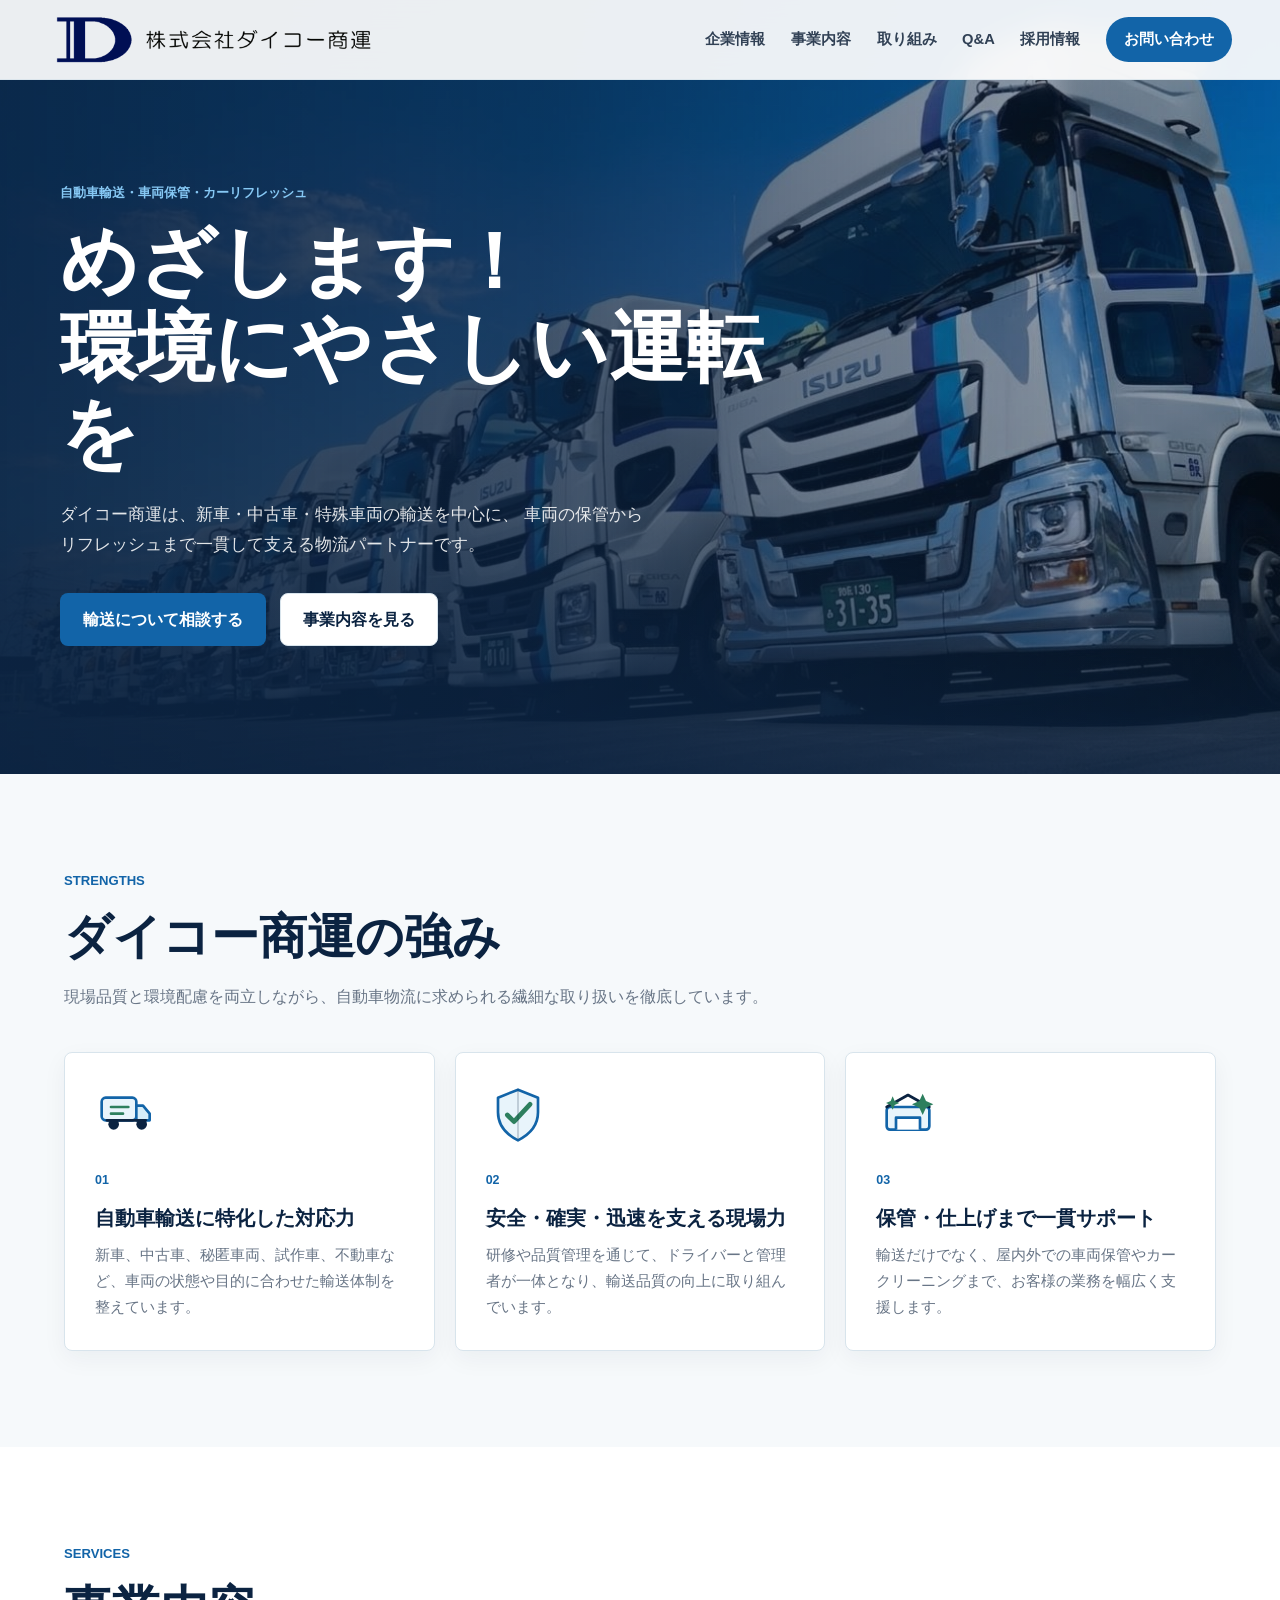
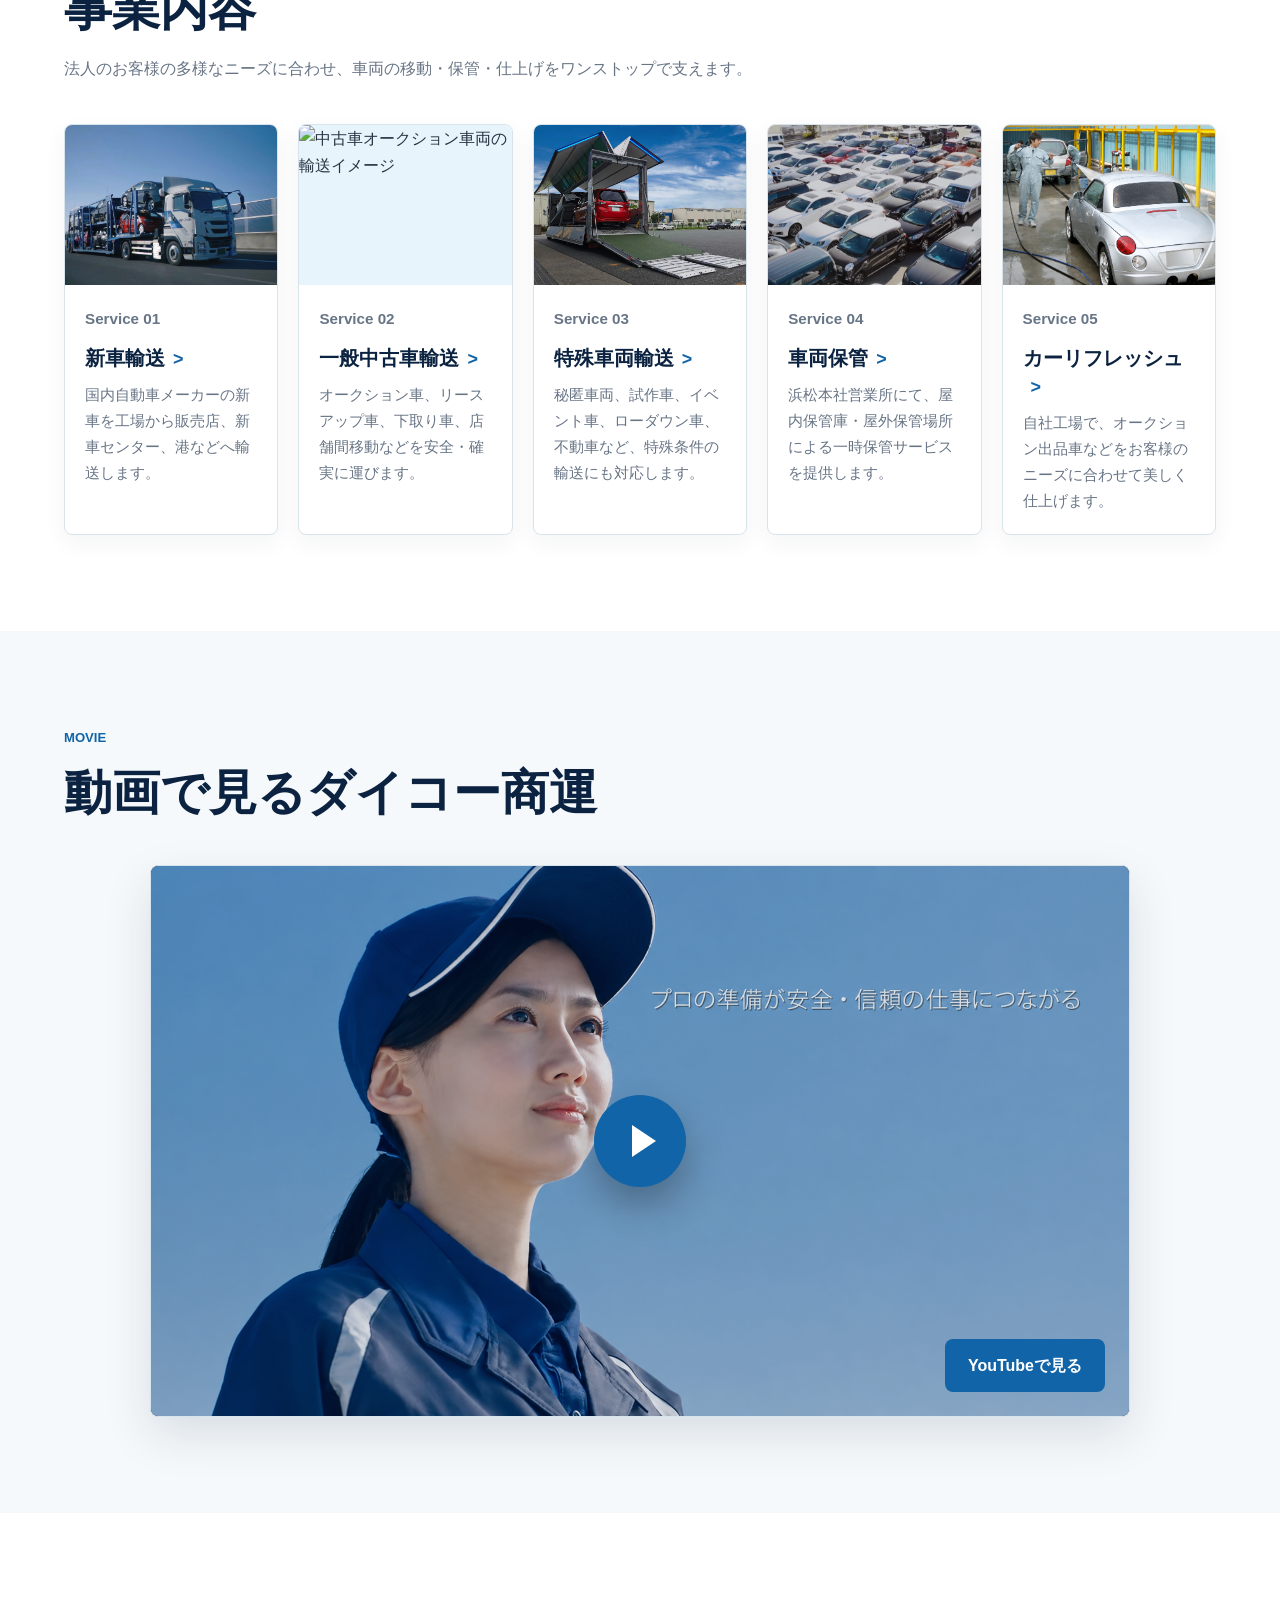
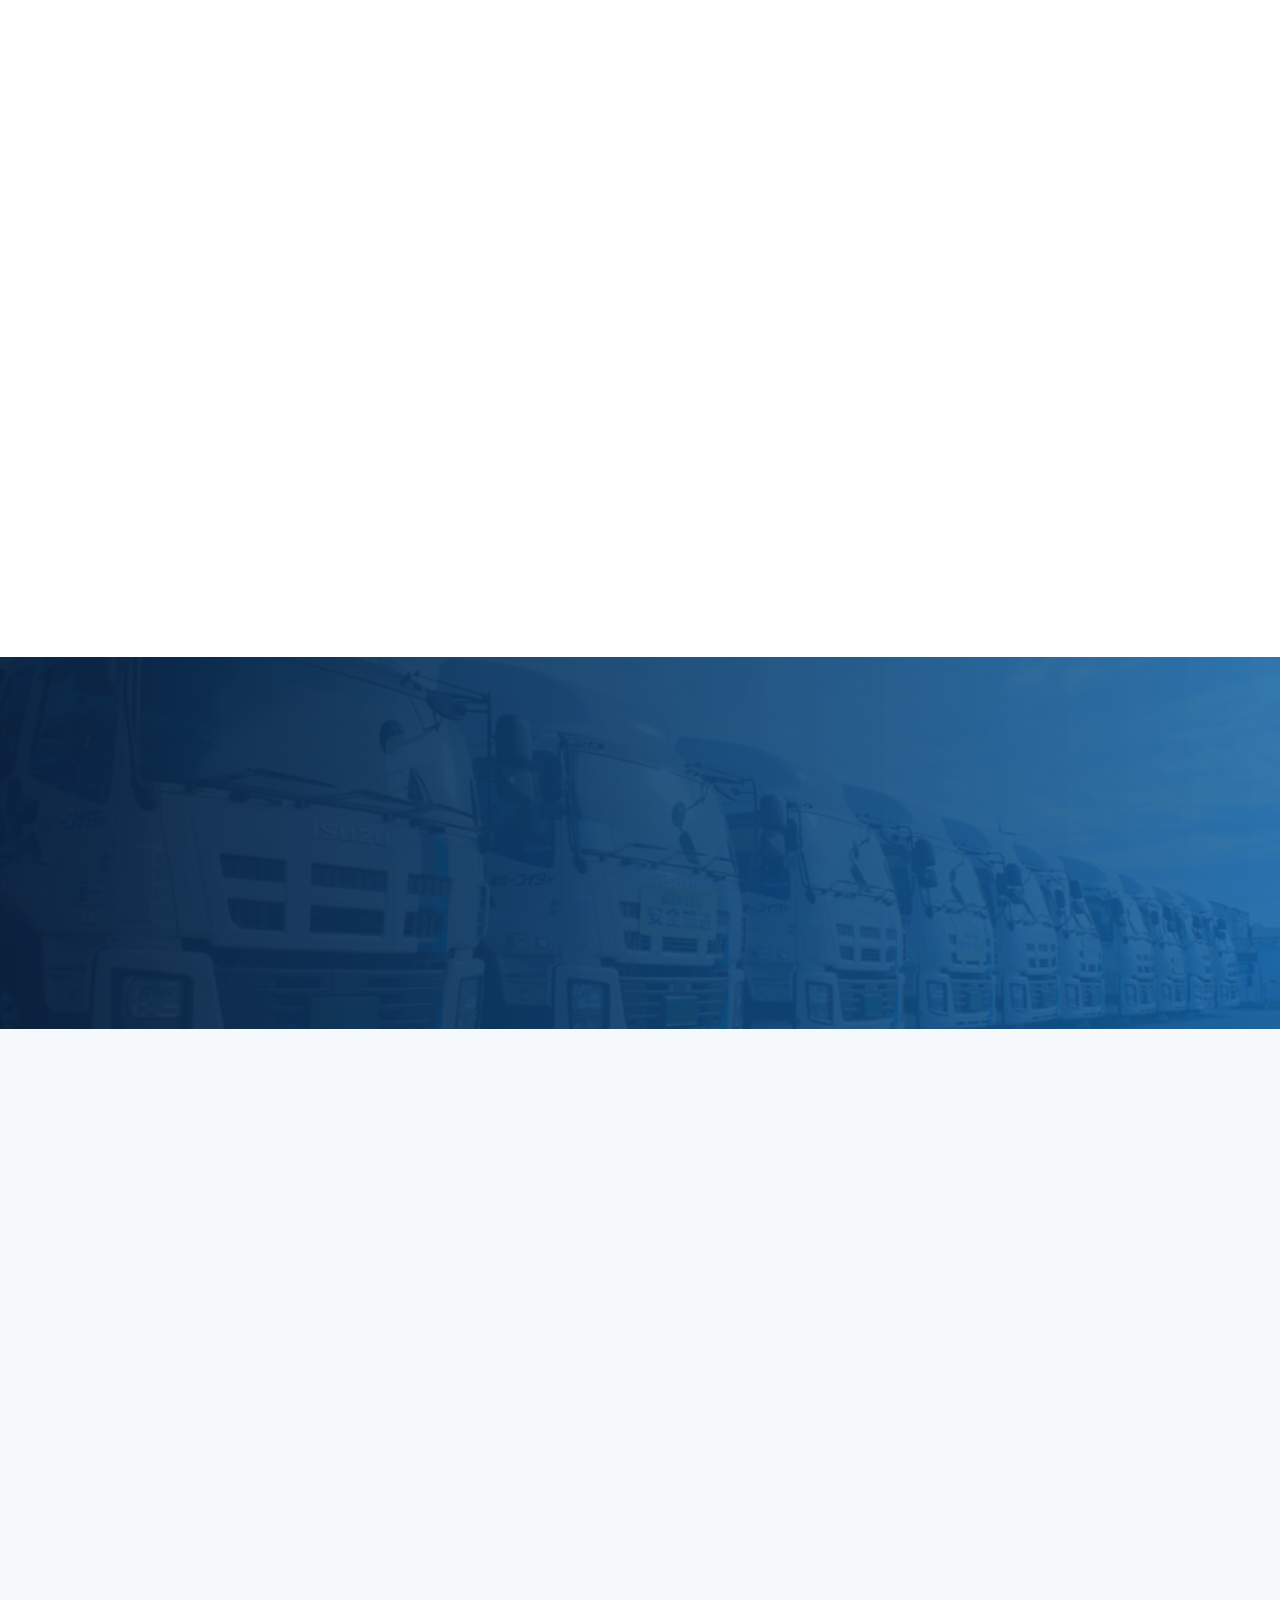
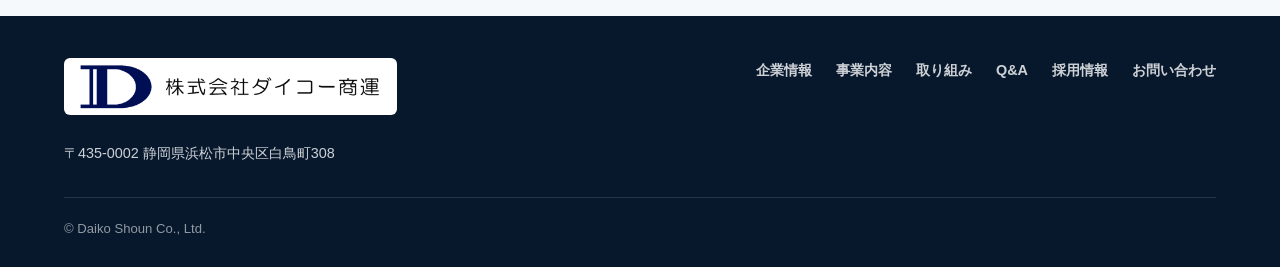
==== index.html @ 1fe72b97 "Add files via upload" ====
<!doctype html>
<html lang="ja">
  <head>
    <meta charset="utf-8" />
    <meta name="viewport" content="width=device-width, initial-scale=1" />
    <meta
      name="description"
      content="株式会社ダイコー商運は、自動車輸送を中心に新車輸送、中古車輸送、特殊車両輸送、車両保管、カーリフレッシュを行う運送会社です。"
    />
    <title>株式会社ダイコー商運 | 自動車輸送のプロフェッショナル</title>
    <link rel="stylesheet" href="styles.css" />
  </head>
  <body>
    <header class="site-header" data-header>
      <a class="brand" href="#" aria-label="株式会社ダイコー商運 トップページ">
        <img class="brand-logo" src="assets/logo.png" alt="株式会社ダイコー商運" />
      </a>

      <button class="nav-toggle" type="button" aria-expanded="false" aria-controls="site-nav" data-nav-toggle>
        <span></span>
        <span></span>
        <span></span>
        <span class="sr-only">メニューを開閉</span>
      </button>

      <nav class="site-nav" id="site-nav" data-nav>
        <a href="company.html">企業情報</a>
        <a href="services.html">事業内容</a>
        <a href="action.html">取り組み</a>
        <a href="qa.html">Q&amp;A</a>
        <a href="https://jp.indeed.com/jobs?q=%E3%83%80%E3%82%A4%E3%82%B3%E3%83%BC%E5%95%86%E9%81%8B&l=&from=searchOnHP&vjk=17e3284cd6ede30e" target="_blank" rel="noopener">採用情報</a>
        <a class="nav-contact" href="contact.html">お問い合わせ</a>
      </nav>
    </header>

    <main>
      <section class="hero">
        <!-- 画像は assets フォルダ内の同名ファイルを差し替えるだけで更新できます。 -->
        <div class="hero-media" aria-hidden="true">
          <img src="assets/hero-trucks.png" alt="" />
        </div>
        <div class="hero-content">
          <p class="eyebrow">自動車輸送・車両保管・カーリフレッシュ</p>
          <h1>めざします！<br />環境にやさしい運転を</h1>
          <p class="hero-lead">
            ダイコー商運は、新車・中古車・特殊車両の輸送を中心に、
            車両の保管から<br />リフレッシュまで一貫して支える物流パートナーです。
          </p>
          <div class="hero-actions">
            <a class="button button-primary" href="contact.html">輸送について相談する</a>
            <a class="button button-secondary" href="services.html">事業内容を見る</a>
          </div>
        </div>
      </section>

      <section class="section section-light" id="strengths">
        <div class="section-heading reveal">
          <p class="eyebrow">Strengths</p>
          <h2>ダイコー商運の強み</h2>
          <p>
            現場品質と環境配慮を両立しながら、自動車物流に求められる繊細な取り扱いを徹底しています。
          </p>
        </div>
        <div class="strength-grid">
          <article class="strength-card reveal">
            <img class="strength-icon" src="assets/icon-transport.svg" alt="" aria-hidden="true" />
            <span class="card-number">01</span>
            <h3>自動車輸送に特化した対応力</h3>
            <p>新車、中古車、秘匿車両、試作車、不動車など、車両の状態や目的に合わせた輸送体制を整えています。</p>
          </article>
          <article class="strength-card reveal">
            <img class="strength-icon" src="assets/icon-safety.svg" alt="" aria-hidden="true" />
            <span class="card-number">02</span>
            <h3>安全・確実・迅速を支える現場力</h3>
            <p>研修や品質管理を通じて、ドライバーと管理者が一体となり、輸送品質の向上に取り組んでいます。</p>
          </article>
          <article class="strength-card reveal">
            <img class="strength-icon" src="assets/icon-refresh.svg" alt="" aria-hidden="true" />
            <span class="card-number">03</span>
            <h3>保管・仕上げまで一貫サポート</h3>
            <p>輸送だけでなく、屋内外での車両保管やカークリーニングまで、お客様の業務を幅広く支援します。</p>
          </article>
        </div>
      </section>

      <section class="section" id="services">
        <div class="section-heading reveal">
          <p class="eyebrow">Services</p>
          <h2>事業内容</h2>
          <p>法人のお客様の多様なニーズに合わせ、車両の移動・保管・仕上げをワンストップで支えます。</p>
        </div>
        <div class="service-grid">
          <a class="service-card reveal" href="services.html#new-car">
            <img src="assets/service-new-car.jpg" alt="キャリアカーで新車を輸送するイメージ" />
            <div>
              <p class="service-label">Service 01</p>
              <h3>新車輸送</h3>
              <p>国内自動車メーカーの新車を工場から販売店、新車センター、港などへ輸送します。</p>
            </div>
          </a>
          <a class="service-card reveal" href="services.html#used-car">
            <img src="assets/service-used-car.jpg" alt="中古車オークション車両の輸送イメージ" />
            <div>
              <p class="service-label">Service 02</p>
              <h3>一般中古車輸送</h3>
              <p>オークション車、リースアップ車、下取り車、店舗間移動などを安全・確実に運びます。</p>
            </div>
          </a>
          <a class="service-card reveal" href="services.html#special-car">
            <img src="assets/service-special.jpg" alt="特殊車両を箱型積載車で輸送するイメージ" />
            <div>
              <p class="service-label">Service 03</p>
              <h3>特殊車両輸送</h3>
              <p>秘匿車両、試作車、イベント車、ローダウン車、不動車など、特殊条件の輸送にも対応します。</p>
            </div>
          </a>
          <a class="service-card reveal" href="services.html#storage">
            <img src="assets/service-storage.jpg" alt="車両保管スペースのイメージ" />
            <div>
              <p class="service-label">Service 04</p>
              <h3>車両保管</h3>
              <p>浜松本社営業所にて、屋内保管庫・屋外保管場所による一時保管サービスを提供します。</p>
            </div>
          </a>
          <a class="service-card reveal" href="services.html#refresh">
            <img src="assets/service-refresh.png" alt="車両を磨き上げるカーリフレッシュのイメージ" />
            <div>
              <p class="service-label">Service 05</p>
              <h3>カーリフレッシュ</h3>
              <p>自社工場で、オークション出品車などをお客様のニーズに合わせて美しく仕上げます。</p>
            </div>
          </a>
        </div>
      </section>

      <section class="section video-section">
        <div class="section-heading reveal">
          <p class="eyebrow">Movie</p>
          <h2>動画で見るダイコー商運</h2>
        </div>
        <a class="video-thumb reveal" href="https://www.youtube.com/watch?v=WijD222UpMM" target="_blank" rel="noopener" aria-label="YouTubeでダイコー商運の動画を見る">
          <img src="assets/youtube-thumb.png" alt="ダイコー商運 YouTube動画のサムネイル" />
          <span class="play-button" aria-hidden="true"></span>
          <span class="button button-primary">YouTubeで見る</span>
        </a>
      </section>

      <section class="section safety-section" id="safety">
        <div class="safety-copy reveal">
          <p class="eyebrow">Safety & Sustainability</p>
          <h2>安全と環境への取り組み</h2>
          <p>
            「安全」「確実」「迅速」を貫きながら、環境にやさしい運転を目指しています。
            社員研修、省エネ走行、環境配慮の取り組みを継続し、選ばれ続ける物流品質を追求します。
          </p>
          <a class="text-link" href="action.html">取り組みを詳しく見る</a>
        </div>
        <div class="initiative-list reveal">
          <article>
            <img class="cert-image" src="assets/cert-green.jpg" alt="グリーン経営認証" />
            <span>Green</span>
            <h3>グリーン経営認証</h3>
            <p>燃料削減や事故削減につながる環境配慮型の経営を推進しています。</p>
          </article>
          <article>
            <img class="cert-image" src="assets/cert-gmark.png" alt="安全性優良事業所 Gマーク" />
            <span>Safety</span>
            <h3>安全性優良事業所</h3>
            <p>輸送品質と安全管理を高め、安心して任せられる事業所づくりに取り組んでいます。</p>
          </article>
          <article>
            <img class="cert-image" src="assets/cert-workstyle.png" alt="働きやすい職場認証" />
            <span>Training</span>
            <h3>社員研修・品質向上</h3>
            <p>定期研修やミーティングを通じて、事故防止と省エネ意識を日々共有しています。</p>
          </article>
        </div>
      </section>

      <section class="recruit-band" id="recruit">
        <div class="recruit-inner reveal">
          <div>
            <p class="eyebrow">Recruit</p>
            <h2>物流の現場を支える仲間を募集しています。</h2>
            <p>安全を大切にし、チームで品質を高めていく仕事です。未経験の方にも安心して成長できる環境を整えています。</p>
          </div>
          <img class="recruit-character" src="assets/daiko-kun.png" alt="ダイコー商運 イメージキャラクター" />
          <a class="button button-light" href="https://jp.indeed.com/jobs?q=%E3%83%80%E3%82%A4%E3%82%B3%E3%83%BC%E5%95%86%E9%81%8B&l=&from=searchOnHP&vjk=17e3284cd6ede30e" target="_blank" rel="noopener">採用情報を見る</a>
        </div>
      </section>

      <section class="contact-section" id="contact">
        <div class="contact-inner reveal">
          <p class="eyebrow">Contact</p>
          <h2>自動車輸送・車両保管のご相談はこちら</h2>
          <p>輸送条件、台数、保管期間などをお聞かせください。担当者より折り返しご連絡します。</p>
          <div class="contact-actions">
            <a class="button button-primary" href="contact.html">お問い合わせはこちら</a>
            <a class="button button-secondary" href="tel:0534225511">053-422-5511</a>
          </div>
        </div>
      </section>
    </main>

    <footer class="site-footer">
      <div class="footer-inner">
        <div>
          <a class="brand brand-footer" href="#" aria-label="株式会社ダイコー商運 トップページ">
            <img class="brand-logo" src="assets/logo.png" alt="株式会社ダイコー商運" />
          </a>
          <p>〒435-0002 静岡県浜松市中央区白鳥町308</p>
        </div>
        <nav class="footer-nav" aria-label="フッターナビゲーション">
          <a href="company.html">企業情報</a>
          <a href="services.html">事業内容</a>
          <a href="action.html">取り組み</a>
          <a href="qa.html">Q&amp;A</a>
          <a href="https://jp.indeed.com/jobs?q=%E3%83%80%E3%82%A4%E3%82%B3%E3%83%BC%E5%95%86%E9%81%8B&l=&from=searchOnHP&vjk=17e3284cd6ede30e" target="_blank" rel="noopener">採用情報</a>
          <a href="contact.html">お問い合わせ</a>
        </nav>
      </div>
      <p class="copyright">&copy; Daiko Shoun Co., Ltd.</p>
    </footer>

    <script src="script.js"></script>
  </body>
</html>
---- styles.css ----
:root {
  --color-navy: #0b2341;
  --color-blue: #1264a8;
  --color-sky: #e8f4fb;
  --color-line: #d8e4ec;
  --color-text: #263241;
  --color-muted: #687586;
  --color-white: #ffffff;
  --color-accent: #2d7f5e;
  --shadow-soft: 0 18px 48px rgba(11, 35, 65, 0.12);
  --max-width: 1160px;
}

* {
  box-sizing: border-box;
}

html {
  scroll-behavior: smooth;
}

body {
  margin: 0;
  color: var(--color-text);
  font-family: "Noto Sans JP", "Hiragino Kaku Gothic ProN", "Yu Gothic", Meiryo, sans-serif;
  line-height: 1.7;
  background: var(--color-white);
}

img {
  display: block;
  max-width: 100%;
}

a {
  color: inherit;
  text-decoration: none;
}

.sr-only {
  position: absolute;
  width: 1px;
  height: 1px;
  padding: 0;
  margin: -1px;
  overflow: hidden;
  clip: rect(0, 0, 0, 0);
  white-space: nowrap;
  border: 0;
}

.site-header {
  position: fixed;
  inset: 0 0 auto;
  z-index: 20;
  display: flex;
  align-items: center;
  justify-content: space-between;
  gap: 24px;
  min-height: 76px;
  padding: 16px clamp(18px, 4vw, 48px);
  color: var(--color-navy);
  background: rgba(255, 255, 255, 0.92);
  border-bottom: 1px solid rgba(216, 228, 236, 0.82);
  backdrop-filter: blur(14px);
  transition: box-shadow 0.25s ease, min-height 0.25s ease;
}

.site-header.is-scrolled {
  min-height: 66px;
  box-shadow: 0 10px 32px rgba(11, 35, 65, 0.08);
}

.brand {
  display: inline-flex;
  align-items: center;
  flex: 0 0 auto;
}

.brand-logo {
  width: clamp(210px, 26vw, 380px);
  height: auto;
}

.brand-mark {
  display: grid;
  place-items: center;
  width: 44px;
  height: 44px;
  color: var(--color-white);
  font-weight: 800;
  background: var(--color-navy);
  border-radius: 8px;
}

.brand-name,
.brand-sub {
  display: block;
  line-height: 1.25;
}

.brand-name {
  font-weight: 800;
  letter-spacing: 0;
}

.brand-sub {
  margin-top: 2px;
  color: var(--color-muted);
  font-size: 0.75rem;
  text-transform: uppercase;
}

.site-nav {
  display: flex;
  align-items: center;
  justify-content: flex-end;
  gap: clamp(14px, 2vw, 28px);
  color: #314155;
  font-size: 0.92rem;
  font-weight: 700;
}

.site-nav a {
  transition: color 0.2s ease;
}

.site-nav a:hover {
  color: var(--color-blue);
}

.site-nav a[aria-current="page"] {
  color: var(--color-blue);
}

.nav-contact {
  padding: 10px 18px;
  color: var(--color-white) !important;
  background: var(--color-blue);
  border-radius: 999px;
}

.nav-toggle {
  display: none;
  width: 44px;
  height: 44px;
  padding: 10px;
  background: var(--color-white);
  border: 1px solid var(--color-line);
  border-radius: 8px;
}

.nav-toggle span:not(.sr-only) {
  display: block;
  height: 2px;
  margin: 5px 0;
  background: var(--color-navy);
  transition: transform 0.2s ease, opacity 0.2s ease;
}

.hero {
  position: relative;
  display: grid;
  grid-template-columns: minmax(24px, 1fr) minmax(0, 1160px) minmax(24px, 1fr);
  align-items: end;
  min-height: 760px;
  padding-top: 76px;
  overflow: hidden;
  color: var(--color-white);
  background: var(--color-navy);
}

.hero::before {
  content: "";
  position: absolute;
  inset: 0;
  z-index: 1;
  background:
    linear-gradient(90deg, rgba(11, 35, 65, 0.92) 0%, rgba(11, 35, 65, 0.76) 43%, rgba(11, 35, 65, 0.28) 100%),
    linear-gradient(0deg, rgba(11, 35, 65, 0.72) 0%, rgba(11, 35, 65, 0) 34%);
}

.hero-media {
  position: absolute;
  inset: 0;
}

.hero-media img {
  width: 100%;
  height: 100%;
  object-fit: cover;
}

.hero-content {
  position: relative;
  z-index: 2;
  grid-column: 2;
  max-width: 720px;
  padding: 106px 0 128px;
}

.eyebrow {
  margin: 0 0 14px;
  color: var(--color-blue);
  font-size: 0.82rem;
  font-weight: 800;
  letter-spacing: 0;
  text-transform: uppercase;
}

.hero .eyebrow,
.recruit-band .eyebrow {
  color: #86c8f4;
}

.hero h1 {
  margin: 0;
  font-size: clamp(2.35rem, 6vw, 5rem);
  line-height: 1.12;
  letter-spacing: 0;
}

.hero-lead {
  max-width: 620px;
  margin: 24px 0 0;
  color: rgba(255, 255, 255, 0.88);
  font-size: 1.08rem;
}

.hero-actions,
.contact-actions {
  display: flex;
  flex-wrap: wrap;
  gap: 14px;
  margin-top: 34px;
}

.button {
  display: inline-flex;
  align-items: center;
  justify-content: center;
  min-height: 48px;
  padding: 12px 22px;
  font-weight: 800;
  border: 1px solid transparent;
  border-radius: 8px;
  transition: transform 0.2s ease, box-shadow 0.2s ease, background 0.2s ease, color 0.2s ease;
}

.button:hover {
  transform: translateY(-2px);
  box-shadow: 0 12px 28px rgba(11, 35, 65, 0.14);
}

.button-primary {
  color: var(--color-white);
  background: var(--color-blue);
}

.button-secondary {
  color: var(--color-navy);
  background: var(--color-white);
  border-color: var(--color-line);
}

.button-light {
  color: var(--color-navy);
  background: var(--color-white);
}

.page-hero {
  padding: 162px clamp(22px, 5vw, 64px) 78px;
  color: var(--color-white);
  background:
    linear-gradient(90deg, rgba(11, 35, 65, 0.94), rgba(18, 100, 168, 0.82)),
    url("assets/hero-trucks.png") center / cover;
}

.page-hero-inner {
  max-width: var(--max-width);
  margin: 0 auto;
}

.page-hero h1 {
  margin: 0;
  font-size: clamp(2.3rem, 5vw, 4.4rem);
  line-height: 1.12;
  letter-spacing: 0;
}

.page-hero .eyebrow {
  color: #86c8f4;
}

.page-hero p:last-child {
  max-width: 720px;
  margin: 20px 0 0;
  color: rgba(255, 255, 255, 0.88);
  font-size: 1.04rem;
}

.service-index {
  position: sticky;
  top: 76px;
  z-index: 10;
  display: flex;
  justify-content: center;
  gap: 8px;
  padding: 14px clamp(18px, 4vw, 48px);
  overflow-x: auto;
  background: rgba(255, 255, 255, 0.94);
  border-bottom: 1px solid var(--color-line);
  backdrop-filter: blur(12px);
}

.service-index a {
  flex: 0 0 auto;
  padding: 9px 14px;
  color: var(--color-navy);
  font-size: 0.9rem;
  font-weight: 800;
  border: 1px solid var(--color-line);
  border-radius: 999px;
  transition: color 0.2s ease, border-color 0.2s ease, background 0.2s ease;
}

.service-index a:hover {
  color: var(--color-white);
  background: var(--color-blue);
  border-color: var(--color-blue);
}

.business-list {
  padding: 86px clamp(22px, 5vw, 64px);
  background: #f6f9fb;
}

.business-section {
  display: grid;
  grid-template-columns: minmax(0, 0.95fr) minmax(0, 1fr);
  gap: clamp(28px, 5vw, 64px);
  align-items: center;
  max-width: var(--max-width);
  margin: 0 auto 42px;
  padding: clamp(24px, 4vw, 42px);
  background: var(--color-white);
  border: 1px solid var(--color-line);
  border-radius: 8px;
  box-shadow: 0 8px 24px rgba(11, 35, 65, 0.05);
  scroll-margin-top: 150px;
}

.business-section:last-child {
  margin-bottom: 0;
}

.business-section-reverse .business-image {
  order: 2;
}

.business-image {
  overflow: hidden;
  border-radius: 8px;
  background: var(--color-sky);
}

.business-image img {
  width: 100%;
  aspect-ratio: 4 / 3;
  object-fit: cover;
}

.business-copy h2 {
  margin: 0;
  color: var(--color-navy);
  font-size: clamp(1.7rem, 3vw, 2.55rem);
  line-height: 1.28;
  letter-spacing: 0;
}

.business-copy p {
  margin: 18px 0 0;
  color: var(--color-muted);
}

.feature-list {
  display: grid;
  gap: 10px;
  padding: 0;
  margin: 24px 0 0;
  list-style: none;
}

.feature-list li {
  position: relative;
  padding: 13px 16px 13px 42px;
  color: var(--color-navy);
  font-weight: 700;
  background: #f6f9fb;
  border: 1px solid var(--color-line);
  border-radius: 8px;
}

.feature-list li::before {
  content: "";
  position: absolute;
  top: 18px;
  left: 18px;
  width: 10px;
  height: 10px;
  background: var(--color-accent);
  border-radius: 50%;
}

.service-contact {
  padding-top: 0;
}

.company-intro {
  padding: 82px clamp(22px, 5vw, 64px);
}

.company-intro-inner {
  display: grid;
  grid-template-columns: minmax(0, 1fr) minmax(320px, 0.82fr);
  gap: clamp(28px, 5vw, 64px);
  align-items: center;
  max-width: var(--max-width);
  margin: 0 auto;
}

.company-message h2 {
  margin: 0;
  color: var(--color-navy);
  font-size: clamp(1.9rem, 4vw, 3rem);
  line-height: 1.25;
  letter-spacing: 0;
}

.company-message p:last-child {
  margin: 18px 0 0;
  color: var(--color-muted);
}

.company-stats {
  color: var(--color-navy);
  background: var(--color-white);
  border: 1px solid var(--color-line);
  border-radius: 8px;
  box-shadow: var(--shadow-soft);
}

.company-stats dl {
  margin: 0;
}

.company-stats div {
  padding: 26px 30px;
  border-bottom: 1px solid var(--color-line);
}

.company-stats div:last-child {
  border-bottom: 0;
}

.company-stats dt {
  font-size: clamp(1.55rem, 3vw, 2.25rem);
  font-weight: 900;
  line-height: 1.1;
}

.company-stats dd {
  margin: 6px 0 0;
  color: var(--color-muted);
}

.company-section {
  scroll-margin-top: 110px;
}

.overview-table,
.office-grid,
.history-list,
.client-list {
  max-width: var(--max-width);
  margin-right: auto;
  margin-left: auto;
}

.overview-table {
  overflow: hidden;
  background: var(--color-white);
  border: 1px solid var(--color-line);
  border-radius: 8px;
  box-shadow: 0 8px 24px rgba(11, 35, 65, 0.05);
}

.overview-table dl {
  margin: 0;
}

.overview-table div {
  display: grid;
  grid-template-columns: 220px minmax(0, 1fr);
  border-bottom: 1px solid var(--color-line);
}

.overview-table div:last-child {
  border-bottom: 0;
}

.overview-table dt,
.overview-table dd {
  margin: 0;
  padding: 20px 24px;
}

.overview-table dt {
  color: var(--color-navy);
  font-weight: 900;
  background: #f6f9fb;
}

.overview-table dd {
  color: var(--color-text);
}

.office-grid {
  display: grid;
  grid-template-columns: repeat(3, 1fr);
  gap: 18px;
}

.office-card {
  display: flex;
  flex-direction: column;
  min-height: 250px;
  padding: 26px;
  background: var(--color-white);
  border: 1px solid var(--color-line);
  border-radius: 8px;
  box-shadow: 0 8px 24px rgba(11, 35, 65, 0.05);
}

.office-card span {
  color: var(--color-blue);
  font-size: 0.78rem;
  font-weight: 900;
  letter-spacing: 0;
}

.office-card h3 {
  margin: 10px 0 14px;
  color: var(--color-navy);
  font-size: 1.22rem;
  line-height: 1.42;
}

.office-card p {
  margin: 0 0 12px;
  color: var(--color-muted);
  font-size: 0.94rem;
}

.office-card p:last-child {
  margin-bottom: 0;
}

.office-map {
  width: 100%;
  height: 190px;
  margin-top: auto;
  border: 0;
  border-radius: 8px;
  background: var(--color-sky);
}

.history-list {
  padding: 0;
  list-style: none;
  background: var(--color-white);
  border: 1px solid var(--color-line);
  border-radius: 8px;
  box-shadow: 0 8px 24px rgba(11, 35, 65, 0.05);
}

.history-list li {
  position: relative;
  display: grid;
  grid-template-columns: 180px minmax(0, 1fr);
  gap: 22px;
  padding: 22px 28px;
  border-bottom: 1px solid var(--color-line);
}

.history-list li:last-child {
  border-bottom: 0;
}

.history-list time {
  color: var(--color-blue);
  font-weight: 900;
}

.history-list p {
  margin: 0;
  color: var(--color-text);
}

.client-list {
  display: flex;
  flex-wrap: wrap;
  gap: 10px;
}

.client-list span {
  display: inline-flex;
  align-items: center;
  min-height: 40px;
  padding: 8px 14px;
  color: var(--color-navy);
  font-size: 0.92rem;
  font-weight: 700;
  background: var(--color-white);
  border: 1px solid var(--color-line);
  border-radius: 999px;
}

.message-lead {
  padding: 82px clamp(22px, 5vw, 64px);
}

.message-lead-inner {
  max-width: var(--max-width);
  margin: 0 auto;
}

.message-lead h2 {
  margin: 0;
  color: var(--color-navy);
  font-size: clamp(1.9rem, 4vw, 3rem);
  line-height: 1.25;
  letter-spacing: 0;
}

.message-lead p:last-child {
  max-width: 780px;
  margin: 18px 0 0;
  color: var(--color-muted);
}

.message-section {
  scroll-margin-top: 110px;
}

.message-profile {
  display: grid;
  grid-template-columns: minmax(260px, 0.42fr) minmax(0, 1fr);
  gap: clamp(28px, 5vw, 64px);
  align-items: start;
  max-width: var(--max-width);
  margin: 0 auto;
}

.message-photo {
  overflow: hidden;
  background: var(--color-sky);
  border: 1px solid var(--color-line);
  border-radius: 8px;
  box-shadow: 0 8px 24px rgba(11, 35, 65, 0.05);
}

.message-photo img {
  width: 100%;
  aspect-ratio: 4 / 5;
  object-fit: cover;
}

.message-card {
  padding: clamp(28px, 5vw, 48px);
  background: var(--color-white);
  border: 1px solid var(--color-line);
  border-radius: 8px;
  box-shadow: var(--shadow-soft);
}

.message-card h2,
.request-box h2 {
  margin: 0;
  color: var(--color-navy);
  font-size: clamp(1.7rem, 3vw, 2.6rem);
  line-height: 1.32;
  letter-spacing: 0;
}

.message-card p {
  margin: 18px 0 0;
  color: var(--color-muted);
}

.signature {
  display: flex;
  align-items: baseline;
  justify-content: flex-end;
  gap: 14px;
  margin-top: 30px;
  color: var(--color-navy);
}

.signature span {
  color: var(--color-muted);
  font-size: 0.92rem;
}

.signature strong {
  font-size: 1.3rem;
}

.value-grid {
  display: grid;
  grid-template-columns: repeat(3, 1fr);
  gap: 20px;
  max-width: var(--max-width);
  margin: 0 auto;
}

.value-card {
  padding: 30px;
  background: var(--color-white);
  border: 1px solid var(--color-line);
  border-radius: 8px;
  box-shadow: 0 8px 24px rgba(11, 35, 65, 0.05);
}

.value-card span {
  color: var(--color-blue);
  font-size: 0.78rem;
  font-weight: 900;
}

.value-card h3 {
  margin: 12px 0 10px;
  color: var(--color-navy);
  font-size: 1.22rem;
  line-height: 1.45;
}

.value-card p {
  margin: 0;
  color: var(--color-muted);
  font-size: 0.95rem;
}

.request-box {
  display: grid;
  grid-template-columns: minmax(220px, 0.42fr) minmax(0, 1fr);
  gap: clamp(24px, 4vw, 52px);
  max-width: var(--max-width);
  margin: 0 auto;
  padding: clamp(28px, 5vw, 48px);
  background: #f6f9fb;
  border: 1px solid var(--color-line);
  border-radius: 8px;
}

.request-box p:last-child {
  margin: 0;
  color: var(--color-muted);
}

.action-section {
  background: #f6f9fb;
}

.action-block {
  display: grid;
  grid-template-columns: minmax(0, 0.82fr) minmax(0, 1fr);
  gap: clamp(28px, 5vw, 60px);
  align-items: center;
  max-width: var(--max-width);
  margin: 0 auto 34px;
  padding: clamp(24px, 4vw, 42px);
  background: var(--color-white);
  border: 1px solid var(--color-line);
  border-radius: 8px;
  box-shadow: 0 8px 24px rgba(11, 35, 65, 0.05);
}

.action-block:last-child {
  margin-bottom: 0;
}

.action-block-reverse .action-image {
  order: 2;
}

.action-image {
  overflow: hidden;
  border-radius: 8px;
  background: var(--color-sky);
}

.action-image img {
  width: 100%;
  aspect-ratio: 4 / 3;
  object-fit: cover;
}

.action-image-contain img {
  padding: 24px;
  object-fit: contain;
  background: var(--color-white);
}

.action-copy h2 {
  margin: 0;
  color: var(--color-navy);
  font-size: clamp(1.65rem, 3vw, 2.45rem);
  line-height: 1.28;
  letter-spacing: 0;
}

.action-copy p {
  margin: 18px 0 0;
  color: var(--color-muted);
}

.qa-section {
  background: #f6f9fb;
}

.qa-layout {
  display: grid;
  grid-template-columns: 310px minmax(0, 1fr);
  gap: 28px;
  align-items: start;
  max-width: var(--max-width);
  margin: 0 auto;
}

.qa-index {
  position: sticky;
  top: 106px;
  padding: 24px;
  background: var(--color-white);
  border: 1px solid var(--color-line);
  border-radius: 8px;
  box-shadow: 0 8px 24px rgba(11, 35, 65, 0.05);
}

.qa-index h2 {
  margin: 0 0 14px;
  color: var(--color-navy);
  font-size: 1.1rem;
}

.qa-index a {
  display: block;
  padding: 11px 0;
  color: var(--color-muted);
  font-size: 0.92rem;
  font-weight: 700;
  border-top: 1px solid var(--color-line);
}

.qa-index a:hover {
  color: var(--color-blue);
}

.qa-list {
  display: grid;
  gap: 16px;
}

.qa-item {
  scroll-margin-top: 110px;
  padding: clamp(22px, 4vw, 32px);
  background: var(--color-white);
  border: 1px solid var(--color-line);
  border-radius: 8px;
  box-shadow: 0 8px 24px rgba(11, 35, 65, 0.05);
}

.qa-item h2 {
  display: grid;
  grid-template-columns: 42px minmax(0, 1fr);
  gap: 14px;
  align-items: start;
  margin: 0;
  color: var(--color-navy);
  font-size: clamp(1.05rem, 2vw, 1.28rem);
  line-height: 1.55;
}

.qa-item h2 span,
.qa-answer span {
  display: grid;
  place-items: center;
  width: 42px;
  height: 42px;
  color: var(--color-white);
  font-weight: 900;
  border-radius: 8px;
}

.qa-item h2 span {
  background: var(--color-blue);
}

.qa-answer {
  display: grid;
  grid-template-columns: 42px minmax(0, 1fr);
  gap: 14px;
  margin-top: 18px;
}

.qa-answer span {
  background: var(--color-accent);
}

.qa-answer p {
  margin: 5px 0 0;
  color: var(--color-muted);
}

.qa-answer a {
  color: var(--color-blue);
  font-weight: 800;
  text-decoration: underline;
  text-underline-offset: 3px;
}

.contact-page-section {
  background: #f6f9fb;
}

.contact-page-layout {
  display: grid;
  grid-template-columns: minmax(0, 1fr) 340px;
  gap: 28px;
  align-items: start;
  max-width: var(--max-width);
  margin: 0 auto;
}

.contact-form-card,
.contact-side-card {
  background: var(--color-white);
  border: 1px solid var(--color-line);
  border-radius: 8px;
  box-shadow: 0 8px 24px rgba(11, 35, 65, 0.05);
}

.contact-form-card {
  padding: clamp(26px, 5vw, 46px);
}

.form-heading h2,
.contact-side-card h2 {
  margin: 0;
  color: var(--color-navy);
  font-size: clamp(1.45rem, 3vw, 2.2rem);
  line-height: 1.35;
  letter-spacing: 0;
}

.form-heading p:last-child,
.contact-side-card p {
  margin: 12px 0 0;
  color: var(--color-muted);
}

.contact-form {
  display: grid;
  gap: 22px;
  margin-top: 28px;
}

.form-grid {
  display: grid;
  grid-template-columns: repeat(2, minmax(0, 1fr));
  gap: 18px;
}

.contact-form label {
  display: grid;
  gap: 8px;
  color: var(--color-navy);
  font-weight: 800;
}

.contact-form label > span {
  display: inline-flex;
  align-items: center;
  gap: 8px;
}

.contact-form strong {
  display: inline-flex;
  align-items: center;
  min-height: 20px;
  padding: 2px 7px;
  color: var(--color-white);
  font-size: 0.72rem;
  line-height: 1;
  background: var(--color-blue);
  border-radius: 999px;
}

.contact-form input,
.contact-form select,
.contact-form textarea {
  width: 100%;
  min-height: 48px;
  padding: 12px 14px;
  color: var(--color-text);
  font: inherit;
  background: var(--color-white);
  border: 1px solid var(--color-line);
  border-radius: 8px;
  outline: none;
  transition: border-color 0.2s ease, box-shadow 0.2s ease;
}

.contact-form textarea {
  resize: vertical;
}

.contact-form input:focus,
.contact-form select:focus,
.contact-form textarea:focus {
  border-color: var(--color-blue);
  box-shadow: 0 0 0 4px rgba(18, 100, 168, 0.12);
}

.privacy-check {
  grid-template-columns: auto minmax(0, 1fr);
  gap: 12px !important;
  align-items: start;
  color: var(--color-muted) !important;
  font-weight: 700 !important;
}

.privacy-check input {
  width: 20px;
  min-height: 20px;
  margin-top: 4px;
}

.form-status {
  min-height: 24px;
  margin: 0;
  color: #b3261e;
  font-weight: 800;
}

.form-status.is-success {
  color: var(--color-accent);
}

.form-actions {
  display: flex;
  flex-wrap: wrap;
  gap: 14px;
}

.contact-side {
  display: grid;
  gap: 18px;
}

.contact-side-card {
  padding: 26px;
}

.phone-link {
  display: inline-flex;
  margin-top: 14px;
  color: var(--color-navy);
  font-size: clamp(1.55rem, 3vw, 2.1rem);
  font-weight: 900;
  line-height: 1.1;
}

.section {
  padding: 96px clamp(22px, 5vw, 64px);
}

.section-light {
  background: #f6f9fb;
}

.section-heading {
  max-width: var(--max-width);
  margin: 0 auto 42px;
}

.section-heading h2,
.safety-copy h2,
.recruit-inner h2,
.contact-inner h2 {
  margin: 0;
  color: var(--color-navy);
  font-size: clamp(1.85rem, 4vw, 3rem);
  line-height: 1.25;
  letter-spacing: 0;
}

.section-heading p:last-child,
.safety-copy p,
.recruit-inner p,
.contact-inner p {
  max-width: 720px;
  margin: 16px 0 0;
  color: var(--color-muted);
}

.strength-grid,
.service-grid {
  display: grid;
  max-width: var(--max-width);
  margin: 0 auto;
  gap: 20px;
}

.strength-grid {
  grid-template-columns: repeat(3, 1fr);
}

.strength-card,
.service-card,
.initiative-list article {
  background: var(--color-white);
  border: 1px solid var(--color-line);
  border-radius: 8px;
  box-shadow: 0 8px 24px rgba(11, 35, 65, 0.05);
}

.strength-card {
  padding: 30px;
}

.strength-icon {
  width: 64px;
  height: 64px;
  margin-bottom: 18px;
  object-fit: contain;
}

.card-number,
.service-label,
.initiative-list span {
  display: inline-block;
  color: var(--color-blue);
  font-size: 0.78rem;
  font-weight: 900;
  letter-spacing: 0;
}

.strength-card h3,
.service-card h3,
.initiative-list h3 {
  margin: 12px 0 10px;
  color: var(--color-navy);
  font-size: 1.22rem;
  line-height: 1.45;
}

.strength-card p,
.service-card p,
.initiative-list p {
  margin: 0;
  color: var(--color-muted);
  font-size: 0.95rem;
}

.service-grid {
  grid-template-columns: repeat(5, 1fr);
}

.service-card {
  display: block;
  overflow: hidden;
  color: inherit;
  transition: transform 0.2s ease, box-shadow 0.2s ease, border-color 0.2s ease;
}

.service-card:hover {
  transform: translateY(-4px);
  border-color: rgba(18, 100, 168, 0.34);
  box-shadow: 0 14px 32px rgba(11, 35, 65, 0.12);
}

.service-card h3::after {
  content: ">";
  margin-left: 8px;
  color: var(--color-blue);
  font-size: 0.92em;
}

.video-section {
  background: #f6f9fb;
}

.video-thumb {
  position: relative;
  display: block;
  max-width: 980px;
  margin: 0 auto;
  overflow: hidden;
  background: var(--color-navy);
  border: 1px solid var(--color-line);
  border-radius: 8px;
  box-shadow: var(--shadow-soft);
}

.video-thumb img {
  display: block;
  width: 100%;
  aspect-ratio: 16 / 9;
  object-fit: cover;
  opacity: 0.86;
  transition: transform 0.25s ease, opacity 0.25s ease;
}

.video-thumb:hover img {
  transform: scale(1.03);
  opacity: 0.72;
}

.play-button {
  position: absolute;
  inset: 50% auto auto 50%;
  width: clamp(62px, 9vw, 92px);
  height: clamp(62px, 9vw, 92px);
  background: var(--color-blue);
  border-radius: 50%;
  transform: translate(-50%, -50%);
  box-shadow: 0 18px 36px rgba(0, 0, 0, 0.28);
}

.play-button::before {
  content: "";
  position: absolute;
  top: 50%;
  left: 54%;
  width: 0;
  height: 0;
  border-top: 16px solid transparent;
  border-bottom: 16px solid transparent;
  border-left: 24px solid var(--color-white);
  transform: translate(-50%, -50%);
}

.video-thumb .button {
  position: absolute;
  right: 24px;
  bottom: 24px;
}

.service-card img {
  width: 100%;
  aspect-ratio: 4 / 3;
  object-fit: cover;
  background: var(--color-sky);
}

.service-card div {
  padding: 20px;
}

.safety-section {
  display: grid;
  grid-template-columns: minmax(0, 0.88fr) minmax(0, 1fr);
  gap: clamp(32px, 5vw, 72px);
  align-items: center;
  max-width: calc(var(--max-width) + 128px);
  margin: 0 auto;
}

.text-link {
  display: inline-flex;
  margin-top: 24px;
  color: var(--color-blue);
  font-weight: 800;
}

.text-link::after {
  content: ">";
  margin-left: 10px;
}

.initiative-list {
  display: grid;
  gap: 16px;
}

.initiative-list article {
  display: grid;
  grid-template-columns: 92px minmax(0, 1fr);
  column-gap: 20px;
  align-items: center;
  padding: 24px;
}

.initiative-list article span,
.initiative-list article h3,
.initiative-list article p {
  grid-column: 2;
}

.cert-image {
  grid-row: 1 / span 3;
  width: 92px;
  max-height: 92px;
  object-fit: contain;
  background: var(--color-white);
}

.recruit-band {
  padding: 72px clamp(22px, 5vw, 64px);
  color: var(--color-white);
  background:
    linear-gradient(90deg, rgba(11, 35, 65, 0.94), rgba(18, 100, 168, 0.86)),
    url("assets/recruit-team.jpg") center / cover;
}

.recruit-inner {
  display: flex;
  align-items: center;
  justify-content: space-between;
  gap: 32px;
  max-width: var(--max-width);
  margin: 0 auto;
}

.recruit-inner h2 {
  color: var(--color-white);
}

.recruit-inner p {
  color: rgba(255, 255, 255, 0.82);
}

.recruit-character {
  width: clamp(120px, 16vw, 190px);
  flex: 0 0 auto;
  filter: drop-shadow(0 18px 28px rgba(0, 0, 0, 0.24));
}

.contact-section {
  padding: 92px clamp(22px, 5vw, 64px);
  background: #f6f9fb;
}

.contact-inner {
  max-width: 860px;
  margin: 0 auto;
  padding: clamp(32px, 5vw, 56px);
  text-align: center;
  background: var(--color-white);
  border: 1px solid var(--color-line);
  border-radius: 8px;
  box-shadow: var(--shadow-soft);
}

.contact-inner p {
  margin-right: auto;
  margin-left: auto;
}

.contact-actions {
  justify-content: center;
}

.site-footer {
  padding: 42px clamp(22px, 5vw, 64px) 26px;
  color: rgba(255, 255, 255, 0.8);
  background: #07182d;
}

.footer-inner {
  display: flex;
  align-items: flex-start;
  justify-content: space-between;
  gap: 32px;
  max-width: var(--max-width);
  margin: 0 auto;
}

.brand-footer .brand-mark {
  background: var(--color-white);
  color: var(--color-navy);
}

.brand-footer .brand-logo {
  padding: 6px 8px;
  background: var(--color-white);
  border-radius: 6px;
}

.footer-inner p {
  margin: 18px 0 0;
  font-size: 0.9rem;
}

.footer-nav {
  display: flex;
  flex-wrap: wrap;
  justify-content: flex-end;
  gap: 14px 24px;
  font-size: 0.9rem;
  font-weight: 700;
}

.copyright {
  max-width: var(--max-width);
  margin: 32px auto 0;
  padding-top: 20px;
  color: rgba(255, 255, 255, 0.56);
  font-size: 0.82rem;
  border-top: 1px solid rgba(255, 255, 255, 0.12);
}

.reveal {
  opacity: 0;
  transform: translateY(20px);
  transition: opacity 0.6s ease, transform 0.6s ease;
}

.reveal.is-visible {
  opacity: 1;
  transform: translateY(0);
}

@media (max-width: 1040px) {
  .service-grid {
    grid-template-columns: repeat(2, 1fr);
  }

  .service-card:last-child {
    grid-column: span 2;
  }
}

@media (max-width: 860px) {
  .site-header {
    min-height: 68px;
  }

  .nav-toggle {
    display: block;
  }

  .site-nav {
    position: fixed;
    top: 68px;
    right: 16px;
    left: 16px;
    display: grid;
    gap: 0;
    padding: 10px;
    background: var(--color-white);
    border: 1px solid var(--color-line);
    border-radius: 8px;
    box-shadow: var(--shadow-soft);
    opacity: 0;
    pointer-events: none;
    transform: translateY(-12px);
    transition: opacity 0.2s ease, transform 0.2s ease;
  }

  .site-nav.is-open {
    opacity: 1;
    pointer-events: auto;
    transform: translateY(0);
  }

  .site-nav a {
    padding: 13px 12px;
    border-radius: 6px;
  }

  .nav-contact {
    margin-top: 6px;
    text-align: center;
  }

  .nav-toggle.is-open span:nth-child(1) {
    transform: translateY(7px) rotate(45deg);
  }

  .nav-toggle.is-open span:nth-child(2) {
    opacity: 0;
  }

  .nav-toggle.is-open span:nth-child(3) {
    transform: translateY(-7px) rotate(-45deg);
  }

  .hero {
    min-height: 710px;
  }

  .hero-content {
    padding: 92px 0 112px;
  }

  .strength-grid,
  .safety-section,
  .business-section,
  .company-intro-inner,
  .office-grid,
  .message-profile,
  .value-grid,
  .request-box,
  .action-block,
  .qa-layout,
  .contact-page-layout,
  .form-grid {
    grid-template-columns: 1fr;
  }

  .action-block-reverse .action-image {
    order: 0;
  }

  .qa-index {
    position: static;
  }

  .service-index {
    justify-content: flex-start;
    top: 68px;
  }

  .business-section-reverse .business-image {
    order: 0;
  }

  .section {
    padding-top: 72px;
    padding-bottom: 72px;
  }

  .recruit-inner,
  .footer-inner {
    align-items: flex-start;
    flex-direction: column;
  }

  .recruit-character {
    order: 2;
    width: 150px;
  }

  .footer-nav {
    justify-content: flex-start;
  }
}

@media (max-width: 640px) {
  .brand-logo {
    width: 210px;
  }

  .hero {
    grid-template-columns: 20px minmax(0, 1fr) 20px;
    min-height: 760px;
  }

  .hero::before {
    background:
      linear-gradient(90deg, rgba(11, 35, 65, 0.95), rgba(11, 35, 65, 0.74)),
      linear-gradient(0deg, rgba(11, 35, 65, 0.78), rgba(11, 35, 65, 0));
  }

  .hero-content {
    padding-bottom: 120px;
  }

  .hero-actions,
  .contact-actions {
    flex-direction: column;
  }

  .button {
    width: 100%;
  }

  .service-grid {
    grid-template-columns: 1fr;
  }

  .service-card:last-child {
    grid-column: auto;
  }

  .contact-inner {
    text-align: left;
  }

  .contact-actions {
    align-items: stretch;
  }

  .initiative-list article {
    grid-template-columns: 72px minmax(0, 1fr);
    column-gap: 16px;
  }

  .cert-image {
    width: 72px;
    max-height: 72px;
  }

  .overview-table div,
  .history-list li {
    grid-template-columns: 1fr;
    gap: 0;
  }

  .overview-table dt {
    padding-bottom: 8px;
  }

  .overview-table dd {
    padding-top: 0;
  }
}

@media (prefers-reduced-motion: reduce) {
  html {
    scroll-behavior: auto;
  }

  *,
  *::before,
  *::after {
    transition-duration: 0.01ms !important;
    animation-duration: 0.01ms !important;
    animation-iteration-count: 1 !important;
  }
}
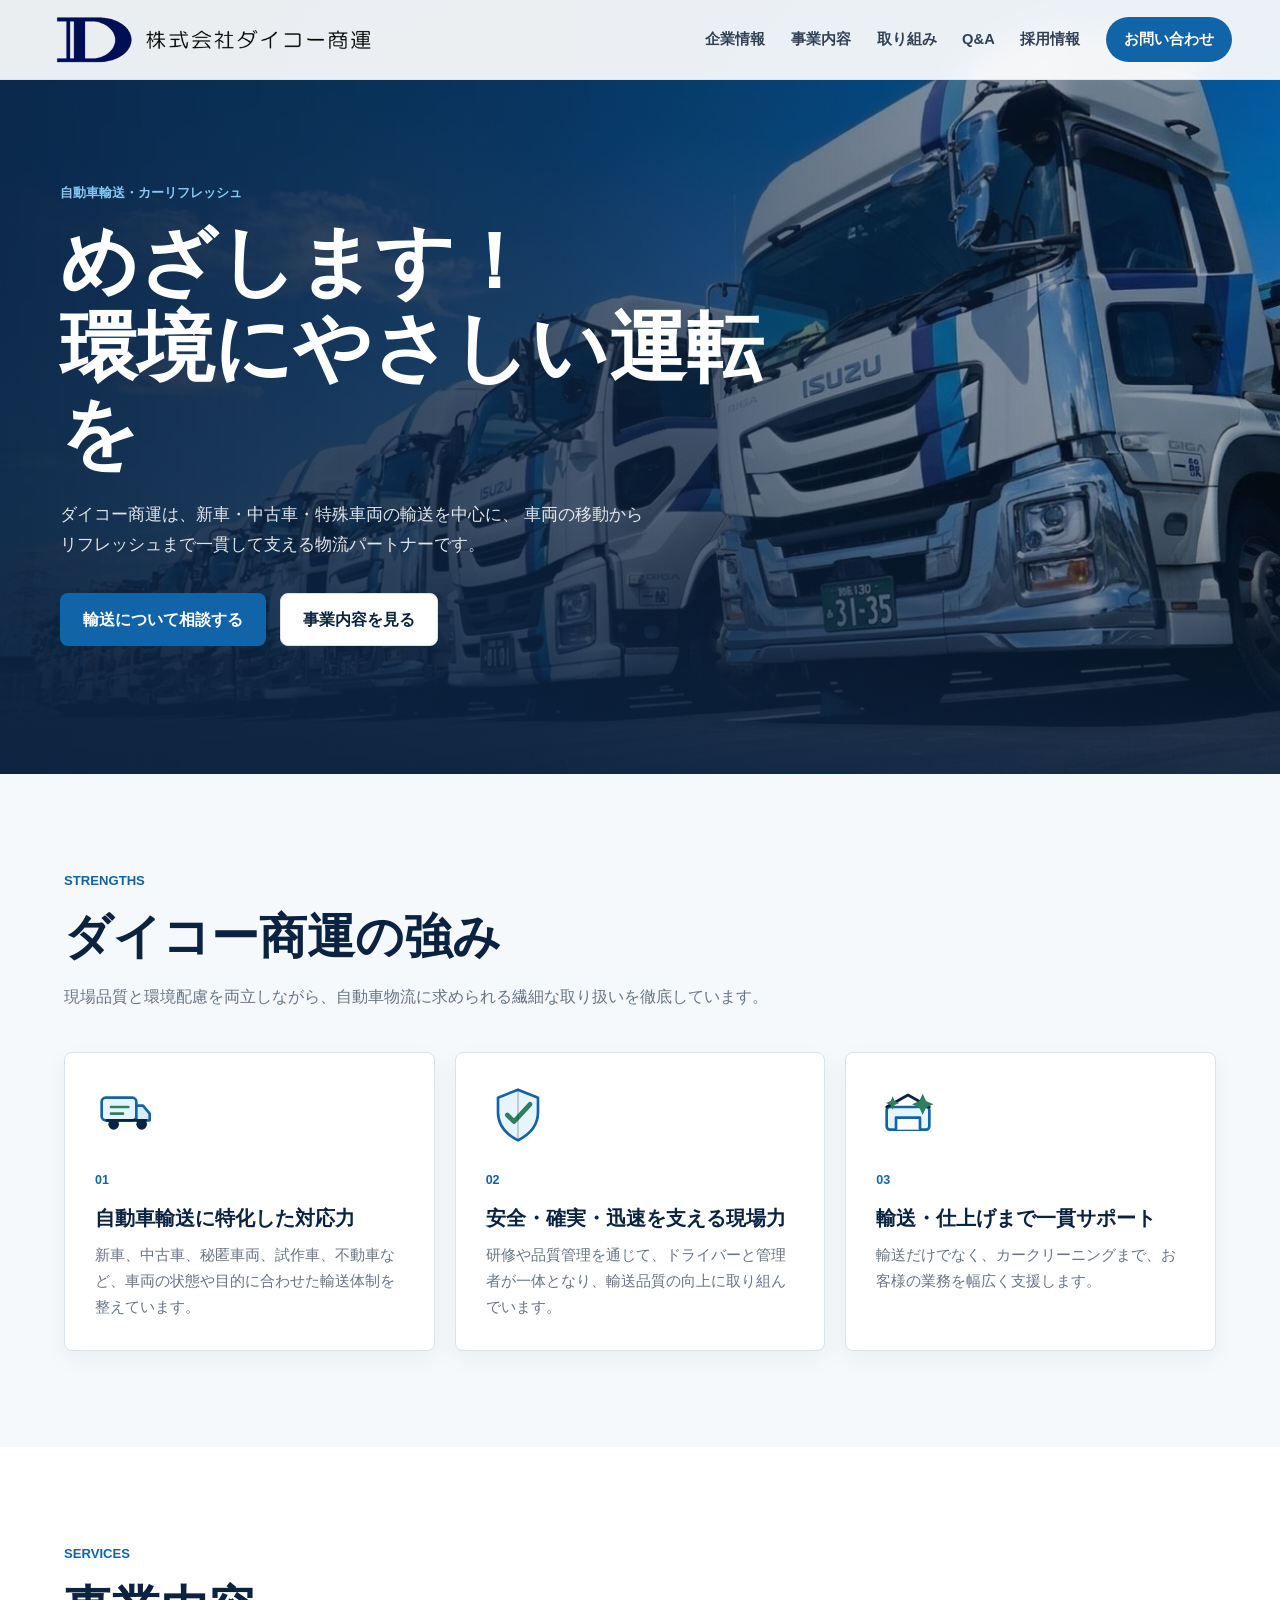
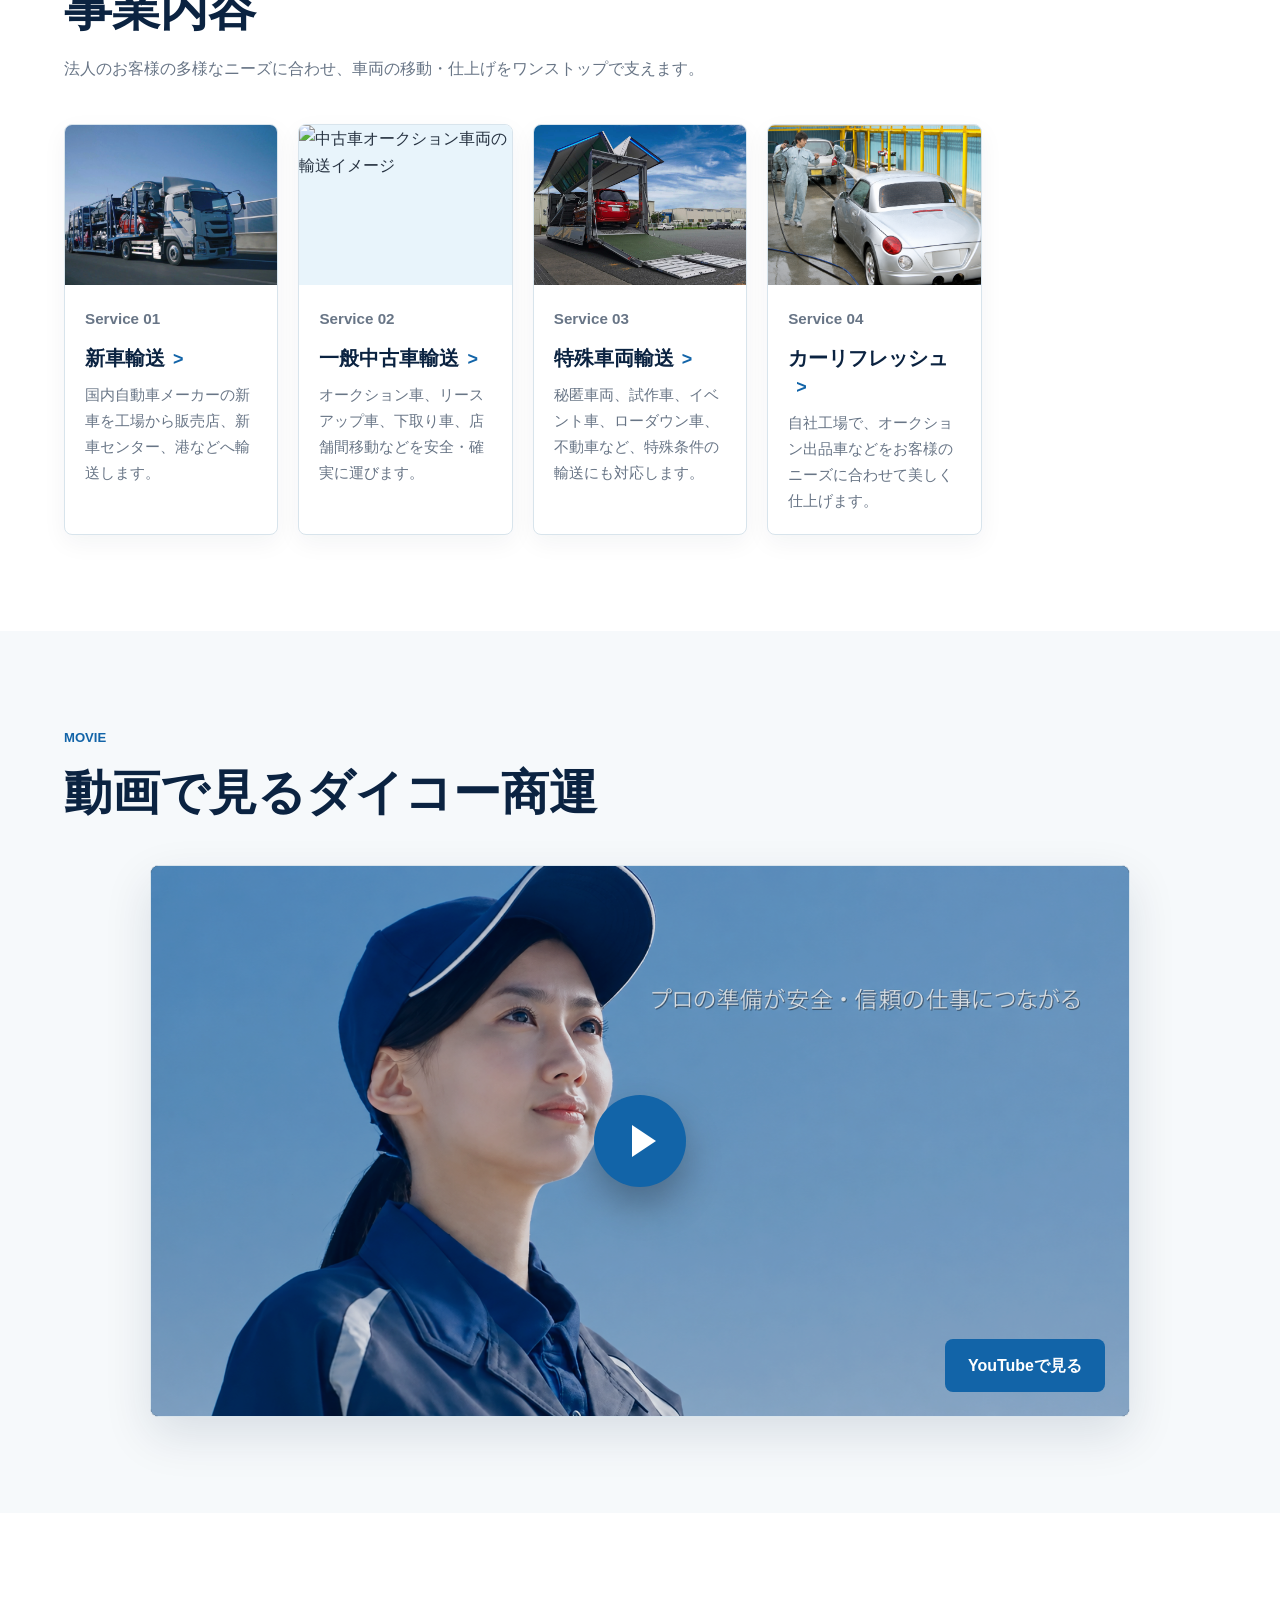
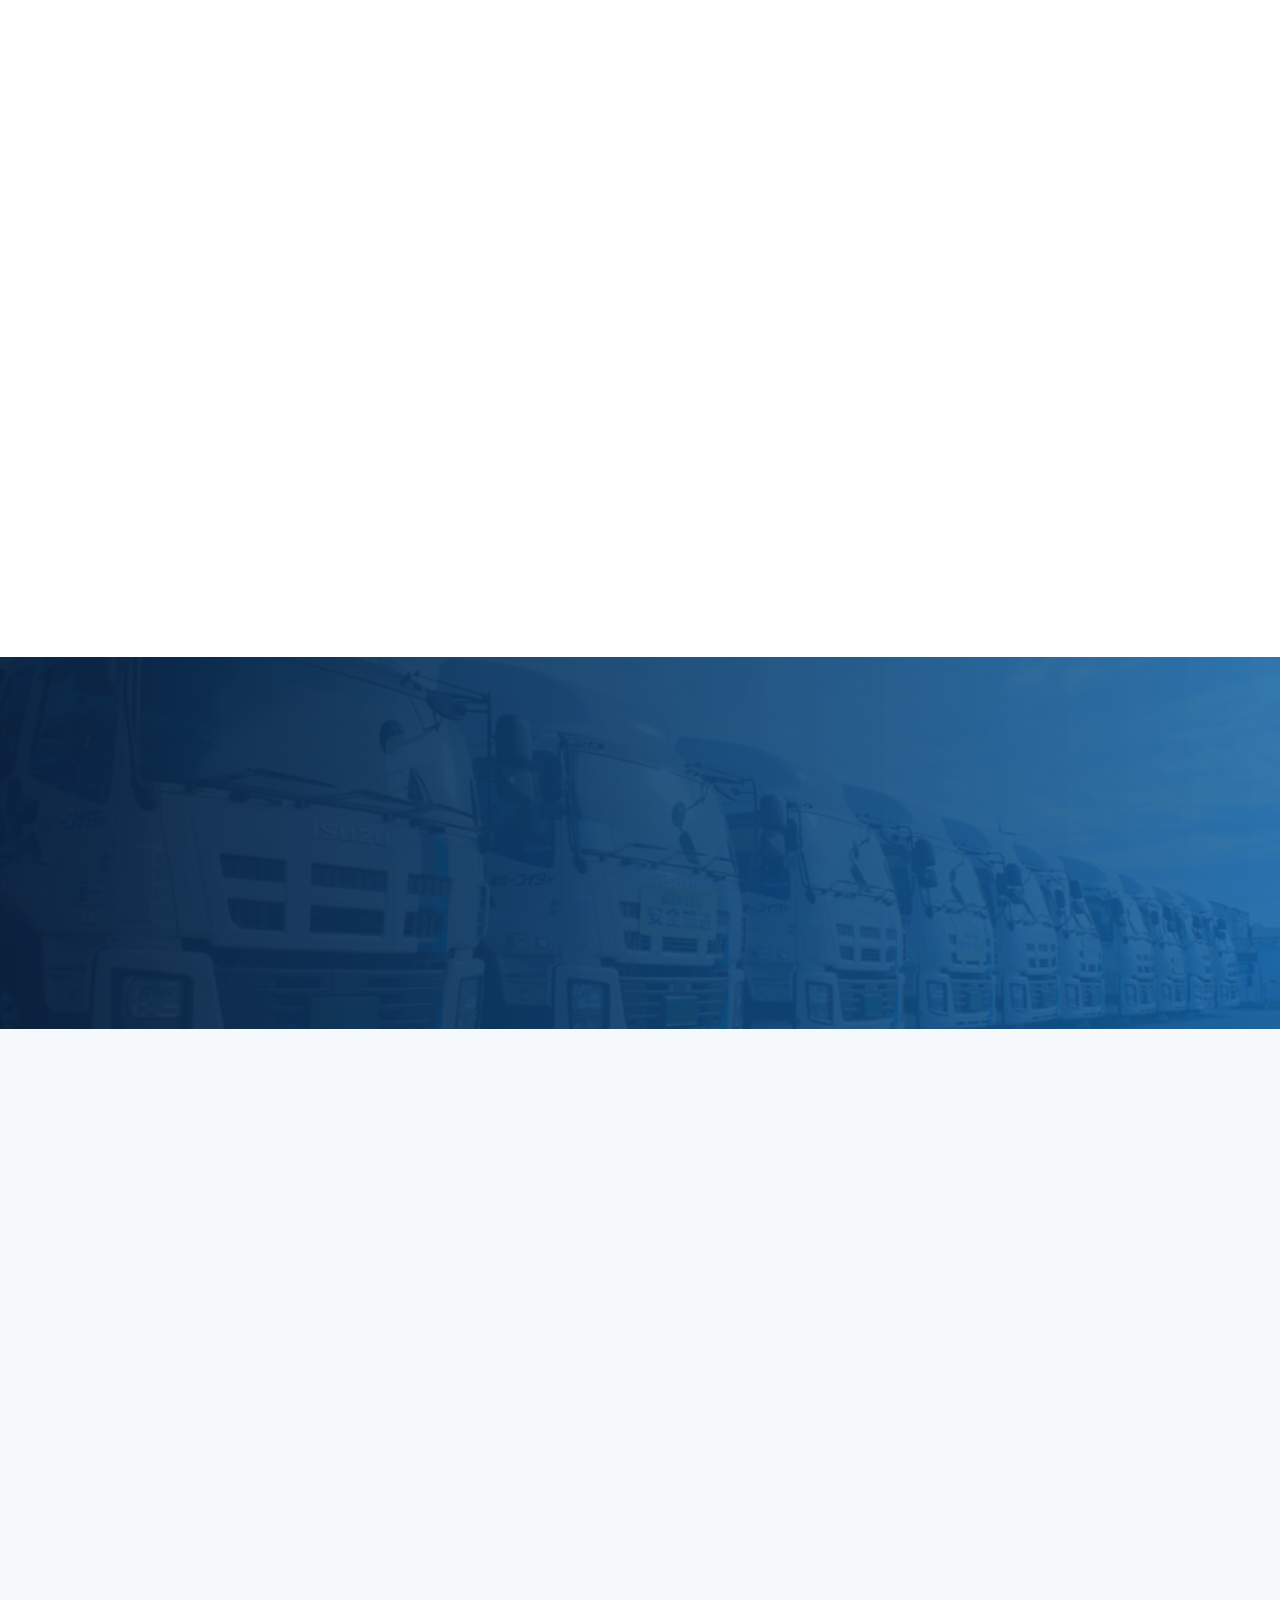
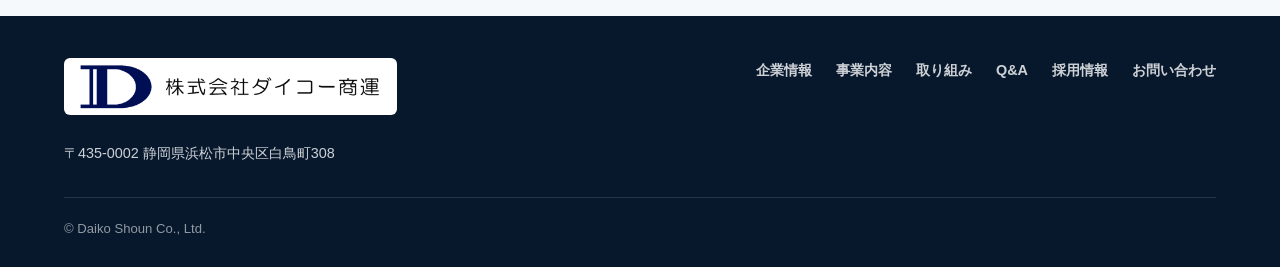
==== commit 4624ff47: "Add files via upload" ====
--- a/index.html
+++ b/index.html
@@ -5,7 +5,7 @@
     <meta name="viewport" content="width=device-width, initial-scale=1" />
     <meta
       name="description"
-      content="株式会社ダイコー商運は、自動車輸送を中心に新車輸送、中古車輸送、特殊車両輸送、車両保管、カーリフレッシュを行う運送会社です。"
+      content="株式会社ダイコー商運は、自動車輸送を中心に新車輸送、中古車輸送、特殊車両輸送、カーリフレッシュを行う運送会社です。"
     />
     <title>株式会社ダイコー商運 | 自動車輸送のプロフェッショナル</title>
     <link rel="stylesheet" href="styles.css" />
@@ -40,11 +40,11 @@
           <img src="assets/hero-trucks.png" alt="" />
         </div>
         <div class="hero-content">
-          <p class="eyebrow">自動車輸送・車両保管・カーリフレッシュ</p>
+          <p class="eyebrow">自動車輸送・カーリフレッシュ</p>
           <h1>めざします！<br />環境にやさしい運転を</h1>
           <p class="hero-lead">
             ダイコー商運は、新車・中古車・特殊車両の輸送を中心に、
-            車両の保管から<br />リフレッシュまで一貫して支える物流パートナーです。
+            車両の移動から<br />リフレッシュまで一貫して支える物流パートナーです。
           </p>
           <div class="hero-actions">
             <a class="button button-primary" href="contact.html">輸送について相談する</a>
@@ -77,8 +77,8 @@
           <article class="strength-card reveal">
             <img class="strength-icon" src="assets/icon-refresh.svg" alt="" aria-hidden="true" />
             <span class="card-number">03</span>
-            <h3>保管・仕上げまで一貫サポート</h3>
-            <p>輸送だけでなく、屋内外での車両保管やカークリーニングまで、お客様の業務を幅広く支援します。</p>
+            <h3>輸送・仕上げまで一貫サポート</h3>
+            <p>輸送だけでなく、カークリーニングまで、お客様の業務を幅広く支援します。</p>
           </article>
         </div>
       </section>
@@ -87,7 +87,7 @@
         <div class="section-heading reveal">
           <p class="eyebrow">Services</p>
           <h2>事業内容</h2>
-          <p>法人のお客様の多様なニーズに合わせ、車両の移動・保管・仕上げをワンストップで支えます。</p>
+          <p>法人のお客様の多様なニーズに合わせ、車両の移動・仕上げをワンストップで支えます。</p>
         </div>
         <div class="service-grid">
           <a class="service-card reveal" href="services.html#new-car">
@@ -114,18 +114,10 @@
               <p>秘匿車両、試作車、イベント車、ローダウン車、不動車など、特殊条件の輸送にも対応します。</p>
             </div>
           </a>
-          <a class="service-card reveal" href="services.html#storage">
-            <img src="assets/service-storage.jpg" alt="車両保管スペースのイメージ" />
-            <div>
-              <p class="service-label">Service 04</p>
-              <h3>車両保管</h3>
-              <p>浜松本社営業所にて、屋内保管庫・屋外保管場所による一時保管サービスを提供します。</p>
-            </div>
-          </a>
           <a class="service-card reveal" href="services.html#refresh">
             <img src="assets/service-refresh.png" alt="車両を磨き上げるカーリフレッシュのイメージ" />
             <div>
-              <p class="service-label">Service 05</p>
+              <p class="service-label">Service 04</p>
               <h3>カーリフレッシュ</h3>
               <p>自社工場で、オークション出品車などをお客様のニーズに合わせて美しく仕上げます。</p>
             </div>
@@ -192,8 +184,8 @@
       <section class="contact-section" id="contact">
         <div class="contact-inner reveal">
           <p class="eyebrow">Contact</p>
-          <h2>自動車輸送・車両保管のご相談はこちら</h2>
-          <p>輸送条件、台数、保管期間などをお聞かせください。担当者より折り返しご連絡します。</p>
+          <h2>自動車輸送・カーリフレッシュのご相談はこちら</h2>
+          <p>輸送条件、台数、ご希望時期などをお聞かせください。担当者より折り返しご連絡します。</p>
           <div class="contact-actions">
             <a class="button button-primary" href="contact.html">お問い合わせはこちら</a>
             <a class="button button-secondary" href="tel:0534225511">053-422-5511</a>
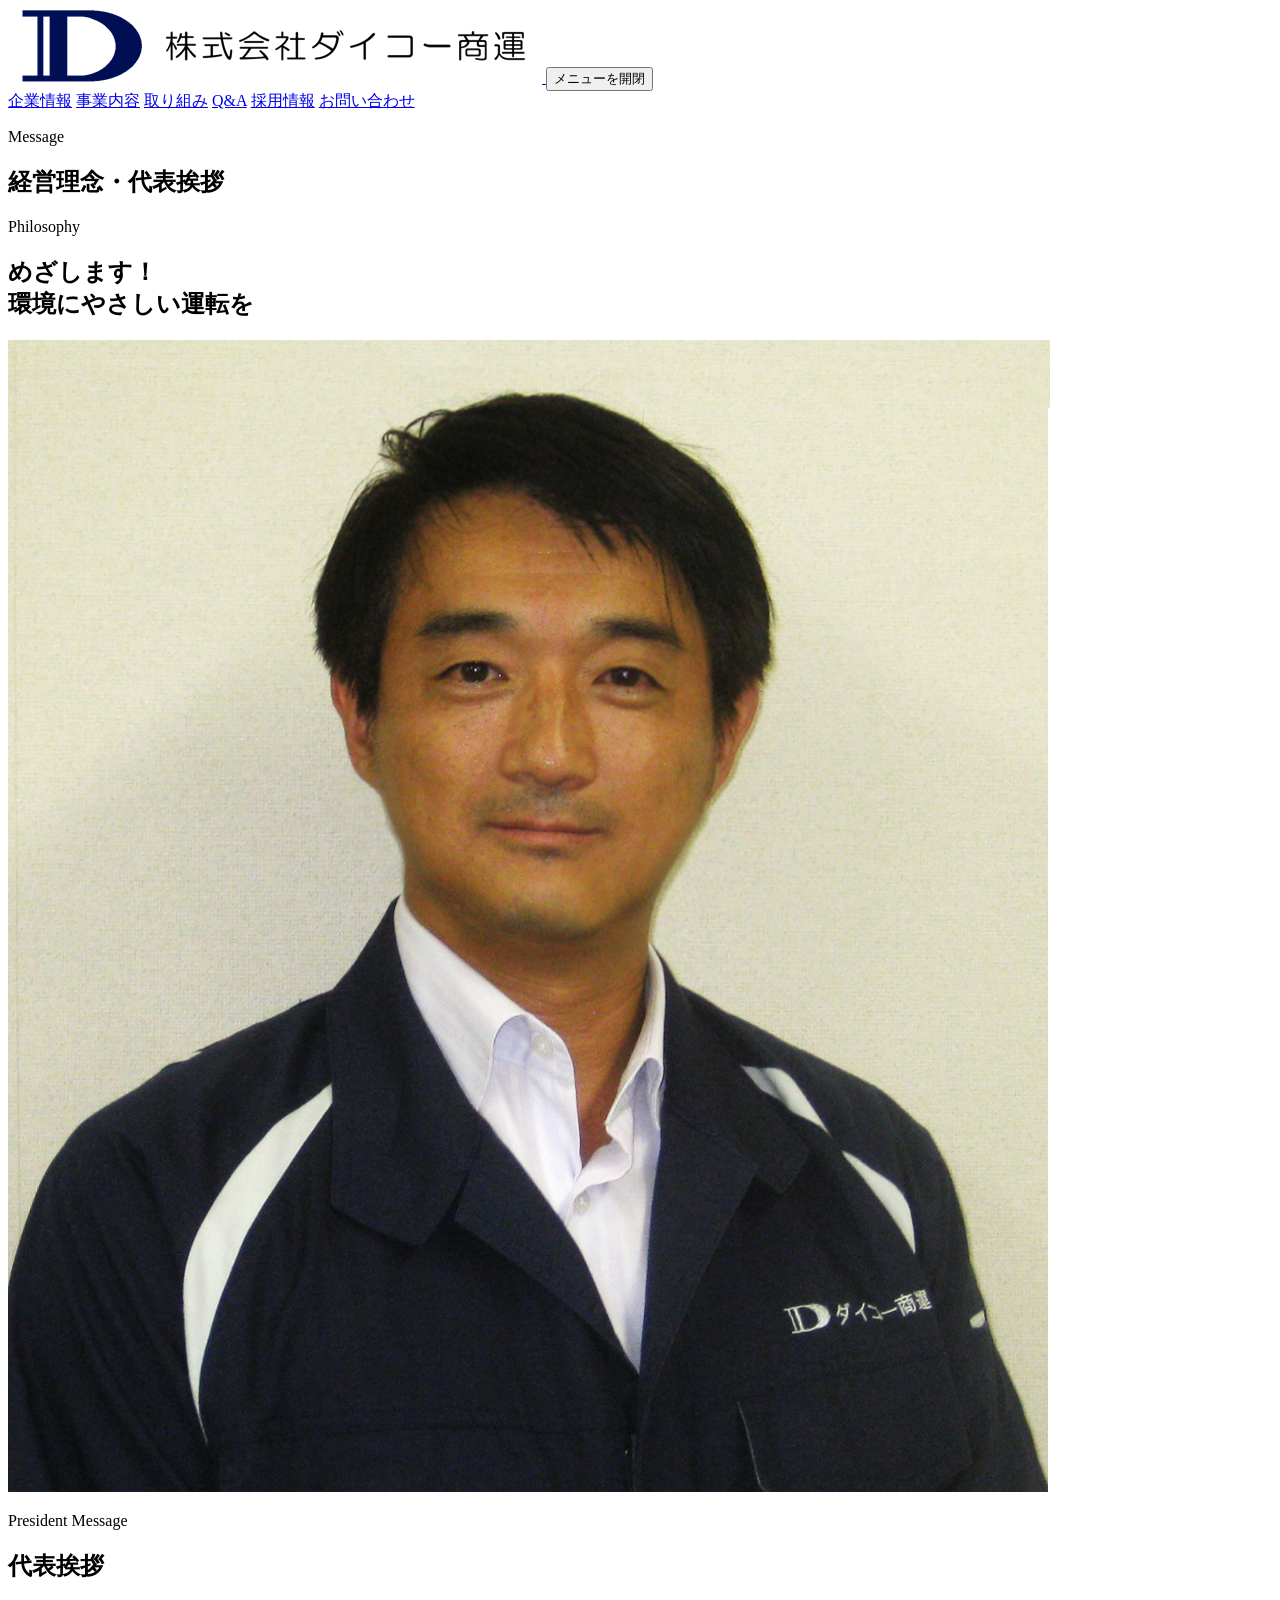
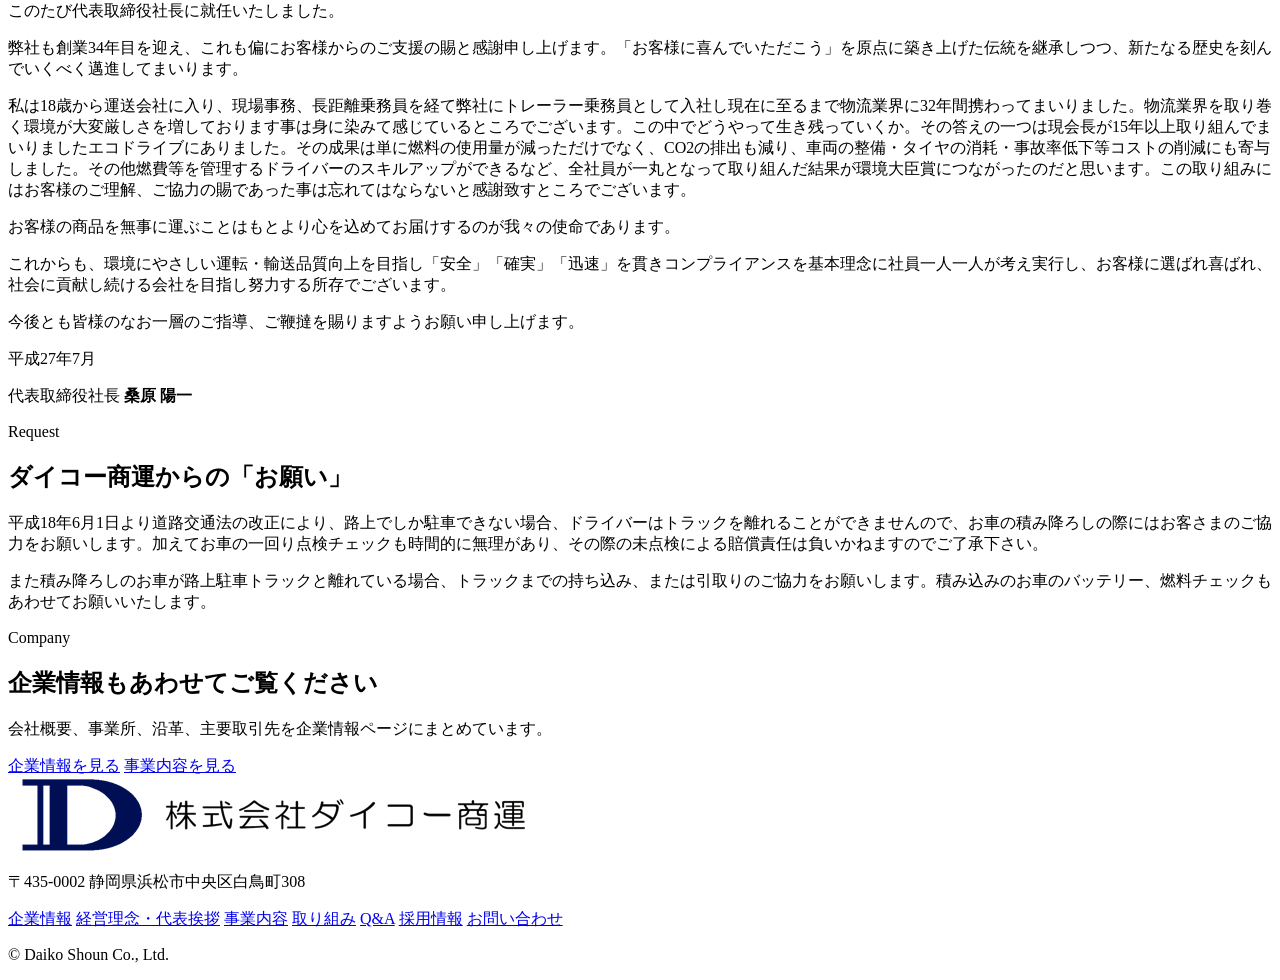
==== commit 57af622f: "Add files via upload" ====
--- a/index.html
+++ b/index.html
@@ -5,14 +5,14 @@
     <meta name="viewport" content="width=device-width, initial-scale=1" />
     <meta
       name="description"
-      content="株式会社ダイコー商運は、自動車輸送を中心に新車輸送、中古車輸送、特殊車両輸送、カーリフレッシュを行う運送会社です。"
+      content="株式会社ダイコー商運の経営理念と代表挨拶。現行ホームページの文章を掲載しています。"
     />
-    <title>株式会社ダイコー商運 | 自動車輸送のプロフェッショナル</title>
+    <title>経営理念・代表挨拶 | 株式会社ダイコー商運</title>
     <link rel="stylesheet" href="styles.css" />
   </head>
   <body>
     <header class="site-header" data-header>
-      <a class="brand" href="#" aria-label="株式会社ダイコー商運 トップページ">
+      <a class="brand" href="index.html" aria-label="株式会社ダイコー商運 トップページ">
         <img class="brand-logo" src="assets/logo.png" alt="株式会社ダイコー商運" />
       </a>
 
@@ -34,161 +34,64 @@
     </header>
 
     <main>
-      <section class="hero">
-        <!-- 画像は assets フォルダ内の同名ファイルを差し替えるだけで更新できます。 -->
-        <div class="hero-media" aria-hidden="true">
-          <img src="assets/hero-trucks.png" alt="" />
+      <section class="page-hero">
+        <div class="page-hero-inner reveal">
+          <p class="eyebrow">Message</p>
+          <h1>経営理念・代表挨拶</h1>
         </div>
-        <div class="hero-content">
-          <p class="eyebrow">自動車輸送・カーリフレッシュ</p>
-          <h1>めざします！<br />環境にやさしい運転を</h1>
-          <p class="hero-lead">
-            ダイコー商運は、新車・中古車・特殊車両の輸送を中心に、
-            車両の移動から<br />リフレッシュまで一貫して支える物流パートナーです。
-          </p>
-          <div class="hero-actions">
-            <a class="button button-primary" href="contact.html">輸送について相談する</a>
-            <a class="button button-secondary" href="services.html">事業内容を見る</a>
+      </section>
+
+      <section class="message-lead section-light">
+        <div class="message-lead-inner reveal">
+          <p class="eyebrow">Philosophy</p>
+          <h2>めざします！<br />環境にやさしい運転を</h2>
+        </div>
+      </section>
+
+      <section class="section message-section">
+        <div class="message-profile reveal">
+          <div class="message-photo">
+            <img src="assets/president-photo.jpg" alt="株式会社ダイコー商運 代表取締役社長 桑原陽一" />
+          </div>
+          <div class="message-card">
+            <p class="eyebrow">President Message</p>
+            <h2>代表挨拶</h2>
+            <p>このたび代表取締役社長に就任いたしました。</p>
+            <p>弊社も創業34年目を迎え、これも偏にお客様からのご支援の賜と感謝申し上げます。「お客様に喜んでいただこう」を原点に築き上げた伝統を継承しつつ、新たなる歴史を刻んでいくべく邁進してまいります。</p>
+            <p>私は18歳から運送会社に入り、現場事務、長距離乗務員を経て弊社にトレーラー乗務員として入社し現在に至るまで物流業界に32年間携わってまいりました。物流業界を取り巻く環境が大変厳しさを増しております事は身に染みて感じているところでございます。この中でどうやって生き残っていくか。その答えの一つは現会長が15年以上取り組んでまいりましたエコドライブにありました。その成果は単に燃料の使用量が減っただけでなく、CO2の排出も減り、車両の整備・タイヤの消耗・事故率低下等コストの削減にも寄与しました。その他燃費等を管理するドライバーのスキルアップができるなど、全社員が一丸となって取り組んだ結果が環境大臣賞につながったのだと思います。この取り組みにはお客様のご理解、ご協力の賜であった事は忘れてはならないと感謝致すところでございます。</p>
+            <p>お客様の商品を無事に運ぶことはもとより心を込めてお届けするのが我々の使命であります。</p>
+            <p>これからも、環境にやさしい運転・輸送品質向上を目指し「安全」「確実」「迅速」を貫きコンプライアンスを基本理念に社員一人一人が考え実行し、お客様に選ばれ喜ばれ、社会に貢献し続ける会社を目指し努力する所存でございます。</p>
+            <p>今後とも皆様のなお一層のご指導、ご鞭撻を賜りますようお願い申し上げます。</p>
+            <p>平成27年7月</p>
+            <div class="signature">
+              <span>代表取締役社長</span>
+              <strong>桑原 陽一</strong>
+            </div>
           </div>
         </div>
       </section>
 
-      <section class="section section-light" id="strengths">
-        <div class="section-heading reveal">
-          <p class="eyebrow">Strengths</p>
-          <h2>ダイコー商運の強み</h2>
-          <p>
-            現場品質と環境配慮を両立しながら、自動車物流に求められる繊細な取り扱いを徹底しています。
-          </p>
-        </div>
-        <div class="strength-grid">
-          <article class="strength-card reveal">
-            <img class="strength-icon" src="assets/icon-transport.svg" alt="" aria-hidden="true" />
-            <span class="card-number">01</span>
-            <h3>自動車輸送に特化した対応力</h3>
-            <p>新車、中古車、秘匿車両、試作車、不動車など、車両の状態や目的に合わせた輸送体制を整えています。</p>
-          </article>
-          <article class="strength-card reveal">
-            <img class="strength-icon" src="assets/icon-safety.svg" alt="" aria-hidden="true" />
-            <span class="card-number">02</span>
-            <h3>安全・確実・迅速を支える現場力</h3>
-            <p>研修や品質管理を通じて、ドライバーと管理者が一体となり、輸送品質の向上に取り組んでいます。</p>
-          </article>
-          <article class="strength-card reveal">
-            <img class="strength-icon" src="assets/icon-refresh.svg" alt="" aria-hidden="true" />
-            <span class="card-number">03</span>
-            <h3>輸送・仕上げまで一貫サポート</h3>
-            <p>輸送だけでなく、カークリーニングまで、お客様の業務を幅広く支援します。</p>
-          </article>
+      <section class="section section-light message-section">
+        <div class="request-box reveal">
+          <div>
+            <p class="eyebrow">Request</p>
+            <h2>ダイコー商運からの「お願い」</h2>
+          </div>
+          <div>
+            <p>平成18年6月1日より道路交通法の改正により、路上でしか駐車できない場合、ドライバーはトラックを離れることができませんので、お車の積み降ろしの際にはお客さまのご協力をお願いします。加えてお車の一回り点検チェックも時間的に無理があり、その際の未点検による賠償責任は負いかねますのでご了承下さい。</p>
+            <p>また積み降ろしのお車が路上駐車トラックと離れている場合、トラックまでの持ち込み、または引取りのご協力をお願いします。積み込みのお車のバッテリー、燃料チェックもあわせてお願いいたします。</p>
+          </div>
         </div>
       </section>
 
-      <section class="section" id="services">
-        <div class="section-heading reveal">
-          <p class="eyebrow">Services</p>
-          <h2>事業内容</h2>
-          <p>法人のお客様の多様なニーズに合わせ、車両の移動・仕上げをワンストップで支えます。</p>
-        </div>
-        <div class="service-grid">
-          <a class="service-card reveal" href="services.html#new-car">
-            <img src="assets/service-new-car.jpg" alt="キャリアカーで新車を輸送するイメージ" />
-            <div>
-              <p class="service-label">Service 01</p>
-              <h3>新車輸送</h3>
-              <p>国内自動車メーカーの新車を工場から販売店、新車センター、港などへ輸送します。</p>
-            </div>
-          </a>
-          <a class="service-card reveal" href="services.html#used-car">
-            <img src="assets/service-used-car.jpg" alt="中古車オークション車両の輸送イメージ" />
-            <div>
-              <p class="service-label">Service 02</p>
-              <h3>一般中古車輸送</h3>
-              <p>オークション車、リースアップ車、下取り車、店舗間移動などを安全・確実に運びます。</p>
-            </div>
-          </a>
-          <a class="service-card reveal" href="services.html#special-car">
-            <img src="assets/service-special.jpg" alt="特殊車両を箱型積載車で輸送するイメージ" />
-            <div>
-              <p class="service-label">Service 03</p>
-              <h3>特殊車両輸送</h3>
-              <p>秘匿車両、試作車、イベント車、ローダウン車、不動車など、特殊条件の輸送にも対応します。</p>
-            </div>
-          </a>
-          <a class="service-card reveal" href="services.html#refresh">
-            <img src="assets/service-refresh.png" alt="車両を磨き上げるカーリフレッシュのイメージ" />
-            <div>
-              <p class="service-label">Service 04</p>
-              <h3>カーリフレッシュ</h3>
-              <p>自社工場で、オークション出品車などをお客様のニーズに合わせて美しく仕上げます。</p>
-            </div>
-          </a>
-        </div>
-      </section>
-
-      <section class="section video-section">
-        <div class="section-heading reveal">
-          <p class="eyebrow">Movie</p>
-          <h2>動画で見るダイコー商運</h2>
-        </div>
-        <a class="video-thumb reveal" href="https://www.youtube.com/watch?v=WijD222UpMM" target="_blank" rel="noopener" aria-label="YouTubeでダイコー商運の動画を見る">
-          <img src="assets/youtube-thumb.png" alt="ダイコー商運 YouTube動画のサムネイル" />
-          <span class="play-button" aria-hidden="true"></span>
-          <span class="button button-primary">YouTubeで見る</span>
-        </a>
-      </section>
-
-      <section class="section safety-section" id="safety">
-        <div class="safety-copy reveal">
-          <p class="eyebrow">Safety & Sustainability</p>
-          <h2>安全と環境への取り組み</h2>
-          <p>
-            「安全」「確実」「迅速」を貫きながら、環境にやさしい運転を目指しています。
-            社員研修、省エネ走行、環境配慮の取り組みを継続し、選ばれ続ける物流品質を追求します。
-          </p>
-          <a class="text-link" href="action.html">取り組みを詳しく見る</a>
-        </div>
-        <div class="initiative-list reveal">
-          <article>
-            <img class="cert-image" src="assets/cert-green.jpg" alt="グリーン経営認証" />
-            <span>Green</span>
-            <h3>グリーン経営認証</h3>
-            <p>燃料削減や事故削減につながる環境配慮型の経営を推進しています。</p>
-          </article>
-          <article>
-            <img class="cert-image" src="assets/cert-gmark.png" alt="安全性優良事業所 Gマーク" />
-            <span>Safety</span>
-            <h3>安全性優良事業所</h3>
-            <p>輸送品質と安全管理を高め、安心して任せられる事業所づくりに取り組んでいます。</p>
-          </article>
-          <article>
-            <img class="cert-image" src="assets/cert-workstyle.png" alt="働きやすい職場認証" />
-            <span>Training</span>
-            <h3>社員研修・品質向上</h3>
-            <p>定期研修やミーティングを通じて、事故防止と省エネ意識を日々共有しています。</p>
-          </article>
-        </div>
-      </section>
-
-      <section class="recruit-band" id="recruit">
-        <div class="recruit-inner reveal">
-          <div>
-            <p class="eyebrow">Recruit</p>
-            <h2>物流の現場を支える仲間を募集しています。</h2>
-            <p>安全を大切にし、チームで品質を高めていく仕事です。未経験の方にも安心して成長できる環境を整えています。</p>
-          </div>
-          <img class="recruit-character" src="assets/daiko-kun.png" alt="ダイコー商運 イメージキャラクター" />
-          <a class="button button-light" href="https://jp.indeed.com/jobs?q=%E3%83%80%E3%82%A4%E3%82%B3%E3%83%BC%E5%95%86%E9%81%8B&l=&from=searchOnHP&vjk=17e3284cd6ede30e" target="_blank" rel="noopener">採用情報を見る</a>
-        </div>
-      </section>
-
-      <section class="contact-section" id="contact">
+      <section class="contact-section service-contact">
         <div class="contact-inner reveal">
-          <p class="eyebrow">Contact</p>
-          <h2>自動車輸送・カーリフレッシュのご相談はこちら</h2>
-          <p>輸送条件、台数、ご希望時期などをお聞かせください。担当者より折り返しご連絡します。</p>
+          <p class="eyebrow">Company</p>
+          <h2>企業情報もあわせてご覧ください</h2>
+          <p>会社概要、事業所、沿革、主要取引先を企業情報ページにまとめています。</p>
           <div class="contact-actions">
-            <a class="button button-primary" href="contact.html">お問い合わせはこちら</a>
-            <a class="button button-secondary" href="tel:0534225511">053-422-5511</a>
+            <a class="button button-primary" href="company.html">企業情報を見る</a>
+            <a class="button button-secondary" href="services.html">事業内容を見る</a>
           </div>
         </div>
       </section>
@@ -197,13 +100,14 @@
     <footer class="site-footer">
       <div class="footer-inner">
         <div>
-          <a class="brand brand-footer" href="#" aria-label="株式会社ダイコー商運 トップページ">
+          <a class="brand brand-footer" href="index.html" aria-label="株式会社ダイコー商運 トップページ">
             <img class="brand-logo" src="assets/logo.png" alt="株式会社ダイコー商運" />
           </a>
           <p>〒435-0002 静岡県浜松市中央区白鳥町308</p>
         </div>
         <nav class="footer-nav" aria-label="フッターナビゲーション">
           <a href="company.html">企業情報</a>
+          <a href="greeting.html">経営理念・代表挨拶</a>
           <a href="services.html">事業内容</a>
           <a href="action.html">取り組み</a>
           <a href="qa.html">Q&amp;A</a>
--- a/styles.css
+++ b/styles.css
@@ -1,1644 +1,169 @@
-:root {
-  --color-navy: #0b2341;
-  --color-blue: #1264a8;
-  --color-sky: #e8f4fb;
-  --color-line: #d8e4ec;
-  --color-text: #263241;
-  --color-muted: #687586;
-  --color-white: #ffffff;
-  --color-accent: #2d7f5e;
-  --shadow-soft: 0 18px 48px rgba(11, 35, 65, 0.12);
-  --max-width: 1160px;
-}
+<!doctype html>
+<html lang="ja">
+  <head>
+    <meta charset="utf-8" />
+    <meta name="viewport" content="width=device-width, initial-scale=1" />
+    <meta
+      name="description"
+      content="株式会社ダイコー商運の事業内容。新車輸送、一般中古車輸送、特殊車両輸送、カーリフレッシュをご紹介します。"
+    />
+    <title>事業内容 | 株式会社ダイコー商運</title>
+    <link rel="stylesheet" href="styles.css" />
+  </head>
+  <body>
+    <header class="site-header" data-header>
+      <a class="brand" href="index.html" aria-label="株式会社ダイコー商運 トップページ">
+        <img class="brand-logo" src="assets/logo.png" alt="株式会社ダイコー商運" />
+      </a>
 
-* {
-  box-sizing: border-box;
-}
+      <button class="nav-toggle" type="button" aria-expanded="false" aria-controls="site-nav" data-nav-toggle>
+        <span></span>
+        <span></span>
+        <span></span>
+        <span class="sr-only">メニューを開閉</span>
+      </button>
 
-html {
-  scroll-behavior: smooth;
-}
+      <nav class="site-nav" id="site-nav" data-nav>
+        <a href="company.html">企業情報</a>
+        <a href="services.html" aria-current="page">事業内容</a>
+        <a href="action.html">取り組み</a>
+        <a href="qa.html">Q&amp;A</a>
+        <a href="https://jp.indeed.com/jobs?q=%E3%83%80%E3%82%A4%E3%82%B3%E3%83%BC%E5%95%86%E9%81%8B&l=&from=searchOnHP&vjk=17e3284cd6ede30e" target="_blank" rel="noopener">採用情報</a>
+        <a class="nav-contact" href="contact.html">お問い合わせ</a>
+      </nav>
+    </header>
 
-body {
-  margin: 0;
-  color: var(--color-text);
-  font-family: "Noto Sans JP", "Hiragino Kaku Gothic ProN", "Yu Gothic", Meiryo, sans-serif;
-  line-height: 1.7;
-  background: var(--color-white);
-}
+    <main>
+      <section class="page-hero">
+        <div class="page-hero-inner reveal">
+          <p class="eyebrow">Services</p>
+          <h1>事業内容</h1>
+          <p>
+            自動車輸送を中心に、特殊条件の輸送、カーリフレッシュまで。
+            法人のお客様の車両物流を、安全・確実・迅速に支えます。
+          </p>
+        </div>
+      </section>
 
-img {
-  display: block;
-  max-width: 100%;
-}
+      <nav class="service-index" aria-label="事業内容一覧">
+        <a href="#new-car">新車輸送</a>
+        <a href="#used-car">一般中古車輸送</a>
+        <a href="#special-car">特殊車両輸送</a>
+        <a href="#refresh">カーリフレッシュ</a>
+      </nav>
 
-a {
-  color: inherit;
-  text-decoration: none;
-}
+      <section class="business-list">
+        <article class="business-section reveal" id="new-car">
+          <div class="business-image">
+            <img src="assets/service-new-car.jpg" alt="新車を輸送するキャリアカー" />
+          </div>
+          <div class="business-copy">
+            <p class="eyebrow">Service 01</p>
+            <h2>新車輸送事業</h2>
+            <p>
+              国内自動車メーカーの新車を、工場から全国販売店、新車センター、PDIセンターへ輸送しています。
+              生産工場から港へ向かう国内向け車両や海外向け輸出車にも対応し、商品車を丁寧にお届けします。
+            </p>
+            <ul class="feature-list">
+              <li>メーカー工場から販売店・納車前整備拠点まで対応</li>
+              <li>国内向け車両・輸出車の港向け輸送にも対応</li>
+              <li>商品車品質を守る丁寧な取り扱い</li>
+            </ul>
+          </div>
+        </article>
 
-.sr-only {
-  position: absolute;
-  width: 1px;
-  height: 1px;
-  padding: 0;
-  margin: -1px;
-  overflow: hidden;
-  clip: rect(0, 0, 0, 0);
-  white-space: nowrap;
-  border: 0;
-}
+        <article class="business-section business-section-reverse reveal" id="used-car">
+          <div class="business-image">
+            <img src="assets/service-used-car.jpg" alt="一般中古車輸送の車両" />
+          </div>
+          <div class="business-copy">
+            <p class="eyebrow">Service 02</p>
+            <h2>一般中古車輸送事業</h2>
+            <p>
+              オークション出品車・落札車、リースアップ車、下取り車両、店舗間移動など、
+              一般中古車の多様な輸送ニーズに対応しています。キャリアカー輸送のネットワークを活かし、
+              お客様のビジネスを安全・確実・迅速にサポートします。
+            </p>
+            <ul class="feature-list">
+              <li>オークション出品車・落札車の輸送に対応</li>
+              <li>リースアップ車・下取り車・店舗間移動を支援</li>
+              <li>全国ネットワークでスムーズな車両移動を実現</li>
+            </ul>
+          </div>
+        </article>
 
-.site-header {
-  position: fixed;
-  inset: 0 0 auto;
-  z-index: 20;
-  display: flex;
-  align-items: center;
-  justify-content: space-between;
-  gap: 24px;
-  min-height: 76px;
-  padding: 16px clamp(18px, 4vw, 48px);
-  color: var(--color-navy);
-  background: rgba(255, 255, 255, 0.92);
-  border-bottom: 1px solid rgba(216, 228, 236, 0.82);
-  backdrop-filter: blur(14px);
-  transition: box-shadow 0.25s ease, min-height 0.25s ease;
-}
+        <article class="business-section reveal" id="special-car">
+          <div class="business-image">
+            <img src="assets/service-special.jpg" alt="特殊車両輸送用の積載車" />
+          </div>
+          <div class="business-copy">
+            <p class="eyebrow">Service 03</p>
+            <h2>特殊車両輸送事業</h2>
+            <p>
+              秘匿車両、撮影車両、イベント用車両などを、特殊機密用トラックで貸切輸送しています。
+              ローダウン車や不動車にも、ウィンチ付きトラック、セーフティーローダーなどの対応車両で柔軟に対応します。
+            </p>
+            <ul class="feature-list">
+              <li>秘匿車両・試作車・撮影車両などの貸切輸送</li>
+              <li>ローダウン車や不動車の積み込みにも対応</li>
+              <li>箱型積載車やパワーゲート車など多様な車両を保有</li>
+            </ul>
+          </div>
+        </article>
 
-.site-header.is-scrolled {
-  min-height: 66px;
-  box-shadow: 0 10px 32px rgba(11, 35, 65, 0.08);
-}
+        <article class="business-section reveal" id="refresh">
+          <div class="business-image">
+            <img src="assets/service-refresh.png" alt="カーリフレッシュ作業の様子" />
+          </div>
+          <div class="business-copy">
+            <p class="eyebrow">Service 04</p>
+            <h2>カーリフレッシュ事業</h2>
+            <p>
+              自社工場にて、オークション出品車などをお客様のニーズに合わせてクリーニングします。
+              商品車の印象を整え、販売・出品前の品質向上を支えるサービスです。
+            </p>
+            <ul class="feature-list">
+              <li>自社工場でカークリーニングを実施</li>
+              <li>オークション出品車などの商品価値向上を支援</li>
+              <li>輸送と組み合わせたスムーズな車両管理が可能</li>
+            </ul>
+          </div>
+        </article>
+      </section>
 
-.brand {
-  display: inline-flex;
-  align-items: center;
-  flex: 0 0 auto;
-}
+      <section class="contact-section service-contact">
+        <div class="contact-inner reveal">
+          <p class="eyebrow">Contact</p>
+          <h2>輸送・仕上げのご相談を承ります</h2>
+          <p>車両の種類、台数、輸送区間、ご希望時期などをお聞かせください。内容に合わせて最適な方法をご提案します。</p>
+          <div class="contact-actions">
+            <a class="button button-primary" href="contact.html">お問い合わせはこちら</a>
+            <a class="button button-secondary" href="tel:0534225511">053-422-5511</a>
+          </div>
+        </div>
+      </section>
+    </main>
 
-.brand-logo {
-  width: clamp(210px, 26vw, 380px);
-  height: auto;
-}
+    <footer class="site-footer">
+      <div class="footer-inner">
+        <div>
+          <a class="brand brand-footer" href="index.html" aria-label="株式会社ダイコー商運 トップページ">
+            <img class="brand-logo" src="assets/logo.png" alt="株式会社ダイコー商運" />
+          </a>
+          <p>〒435-0002 静岡県浜松市中央区白鳥町308</p>
+        </div>
+        <nav class="footer-nav" aria-label="フッターナビゲーション">
+          <a href="company.html">企業情報</a>
+          <a href="services.html">事業内容</a>
+          <a href="action.html">取り組み</a>
+          <a href="qa.html">Q&amp;A</a>
+          <a href="https://jp.indeed.com/jobs?q=%E3%83%80%E3%82%A4%E3%82%B3%E3%83%BC%E5%95%86%E9%81%8B&l=&from=searchOnHP&vjk=17e3284cd6ede30e" target="_blank" rel="noopener">採用情報</a>
+          <a href="contact.html">お問い合わせ</a>
+        </nav>
+      </div>
+      <p class="copyright">&copy; Daiko Shoun Co., Ltd.</p>
+    </footer>
 
-.brand-mark {
-  display: grid;
-  place-items: center;
-  width: 44px;
-  height: 44px;
-  color: var(--color-white);
-  font-weight: 800;
-  background: var(--color-navy);
-  border-radius: 8px;
-}
-
-.brand-name,
-.brand-sub {
-  display: block;
-  line-height: 1.25;
-}
-
-.brand-name {
-  font-weight: 800;
-  letter-spacing: 0;
-}
-
-.brand-sub {
-  margin-top: 2px;
-  color: var(--color-muted);
-  font-size: 0.75rem;
-  text-transform: uppercase;
-}
-
-.site-nav {
-  display: flex;
-  align-items: center;
-  justify-content: flex-end;
-  gap: clamp(14px, 2vw, 28px);
-  color: #314155;
-  font-size: 0.92rem;
-  font-weight: 700;
-}
-
-.site-nav a {
-  transition: color 0.2s ease;
-}
-
-.site-nav a:hover {
-  color: var(--color-blue);
-}
-
-.site-nav a[aria-current="page"] {
-  color: var(--color-blue);
-}
-
-.nav-contact {
-  padding: 10px 18px;
-  color: var(--color-white) !important;
-  background: var(--color-blue);
-  border-radius: 999px;
-}
-
-.nav-toggle {
-  display: none;
-  width: 44px;
-  height: 44px;
-  padding: 10px;
-  background: var(--color-white);
-  border: 1px solid var(--color-line);
-  border-radius: 8px;
-}
-
-.nav-toggle span:not(.sr-only) {
-  display: block;
-  height: 2px;
-  margin: 5px 0;
-  background: var(--color-navy);
-  transition: transform 0.2s ease, opacity 0.2s ease;
-}
-
-.hero {
-  position: relative;
-  display: grid;
-  grid-template-columns: minmax(24px, 1fr) minmax(0, 1160px) minmax(24px, 1fr);
-  align-items: end;
-  min-height: 760px;
-  padding-top: 76px;
-  overflow: hidden;
-  color: var(--color-white);
-  background: var(--color-navy);
-}
-
-.hero::before {
-  content: "";
-  position: absolute;
-  inset: 0;
-  z-index: 1;
-  background:
-    linear-gradient(90deg, rgba(11, 35, 65, 0.92) 0%, rgba(11, 35, 65, 0.76) 43%, rgba(11, 35, 65, 0.28) 100%),
-    linear-gradient(0deg, rgba(11, 35, 65, 0.72) 0%, rgba(11, 35, 65, 0) 34%);
-}
-
-.hero-media {
-  position: absolute;
-  inset: 0;
-}
-
-.hero-media img {
-  width: 100%;
-  height: 100%;
-  object-fit: cover;
-}
-
-.hero-content {
-  position: relative;
-  z-index: 2;
-  grid-column: 2;
-  max-width: 720px;
-  padding: 106px 0 128px;
-}
-
-.eyebrow {
-  margin: 0 0 14px;
-  color: var(--color-blue);
-  font-size: 0.82rem;
-  font-weight: 800;
-  letter-spacing: 0;
-  text-transform: uppercase;
-}
-
-.hero .eyebrow,
-.recruit-band .eyebrow {
-  color: #86c8f4;
-}
-
-.hero h1 {
-  margin: 0;
-  font-size: clamp(2.35rem, 6vw, 5rem);
-  line-height: 1.12;
-  letter-spacing: 0;
-}
-
-.hero-lead {
-  max-width: 620px;
-  margin: 24px 0 0;
-  color: rgba(255, 255, 255, 0.88);
-  font-size: 1.08rem;
-}
-
-.hero-actions,
-.contact-actions {
-  display: flex;
-  flex-wrap: wrap;
-  gap: 14px;
-  margin-top: 34px;
-}
-
-.button {
-  display: inline-flex;
-  align-items: center;
-  justify-content: center;
-  min-height: 48px;
-  padding: 12px 22px;
-  font-weight: 800;
-  border: 1px solid transparent;
-  border-radius: 8px;
-  transition: transform 0.2s ease, box-shadow 0.2s ease, background 0.2s ease, color 0.2s ease;
-}
-
-.button:hover {
-  transform: translateY(-2px);
-  box-shadow: 0 12px 28px rgba(11, 35, 65, 0.14);
-}
-
-.button-primary {
-  color: var(--color-white);
-  background: var(--color-blue);
-}
-
-.button-secondary {
-  color: var(--color-navy);
-  background: var(--color-white);
-  border-color: var(--color-line);
-}
-
-.button-light {
-  color: var(--color-navy);
-  background: var(--color-white);
-}
-
-.page-hero {
-  padding: 162px clamp(22px, 5vw, 64px) 78px;
-  color: var(--color-white);
-  background:
-    linear-gradient(90deg, rgba(11, 35, 65, 0.94), rgba(18, 100, 168, 0.82)),
-    url("assets/hero-trucks.png") center / cover;
-}
-
-.page-hero-inner {
-  max-width: var(--max-width);
-  margin: 0 auto;
-}
-
-.page-hero h1 {
-  margin: 0;
-  font-size: clamp(2.3rem, 5vw, 4.4rem);
-  line-height: 1.12;
-  letter-spacing: 0;
-}
-
-.page-hero .eyebrow {
-  color: #86c8f4;
-}
-
-.page-hero p:last-child {
-  max-width: 720px;
-  margin: 20px 0 0;
-  color: rgba(255, 255, 255, 0.88);
-  font-size: 1.04rem;
-}
-
-.service-index {
-  position: sticky;
-  top: 76px;
-  z-index: 10;
-  display: flex;
-  justify-content: center;
-  gap: 8px;
-  padding: 14px clamp(18px, 4vw, 48px);
-  overflow-x: auto;
-  background: rgba(255, 255, 255, 0.94);
-  border-bottom: 1px solid var(--color-line);
-  backdrop-filter: blur(12px);
-}
-
-.service-index a {
-  flex: 0 0 auto;
-  padding: 9px 14px;
-  color: var(--color-navy);
-  font-size: 0.9rem;
-  font-weight: 800;
-  border: 1px solid var(--color-line);
-  border-radius: 999px;
-  transition: color 0.2s ease, border-color 0.2s ease, background 0.2s ease;
-}
-
-.service-index a:hover {
-  color: var(--color-white);
-  background: var(--color-blue);
-  border-color: var(--color-blue);
-}
-
-.business-list {
-  padding: 86px clamp(22px, 5vw, 64px);
-  background: #f6f9fb;
-}
-
-.business-section {
-  display: grid;
-  grid-template-columns: minmax(0, 0.95fr) minmax(0, 1fr);
-  gap: clamp(28px, 5vw, 64px);
-  align-items: center;
-  max-width: var(--max-width);
-  margin: 0 auto 42px;
-  padding: clamp(24px, 4vw, 42px);
-  background: var(--color-white);
-  border: 1px solid var(--color-line);
-  border-radius: 8px;
-  box-shadow: 0 8px 24px rgba(11, 35, 65, 0.05);
-  scroll-margin-top: 150px;
-}
-
-.business-section:last-child {
-  margin-bottom: 0;
-}
-
-.business-section-reverse .business-image {
-  order: 2;
-}
-
-.business-image {
-  overflow: hidden;
-  border-radius: 8px;
-  background: var(--color-sky);
-}
-
-.business-image img {
-  width: 100%;
-  aspect-ratio: 4 / 3;
-  object-fit: cover;
-}
-
-.business-copy h2 {
-  margin: 0;
-  color: var(--color-navy);
-  font-size: clamp(1.7rem, 3vw, 2.55rem);
-  line-height: 1.28;
-  letter-spacing: 0;
-}
-
-.business-copy p {
-  margin: 18px 0 0;
-  color: var(--color-muted);
-}
-
-.feature-list {
-  display: grid;
-  gap: 10px;
-  padding: 0;
-  margin: 24px 0 0;
-  list-style: none;
-}
-
-.feature-list li {
-  position: relative;
-  padding: 13px 16px 13px 42px;
-  color: var(--color-navy);
-  font-weight: 700;
-  background: #f6f9fb;
-  border: 1px solid var(--color-line);
-  border-radius: 8px;
-}
-
-.feature-list li::before {
-  content: "";
-  position: absolute;
-  top: 18px;
-  left: 18px;
-  width: 10px;
-  height: 10px;
-  background: var(--color-accent);
-  border-radius: 50%;
-}
-
-.service-contact {
-  padding-top: 0;
-}
-
-.company-intro {
-  padding: 82px clamp(22px, 5vw, 64px);
-}
-
-.company-intro-inner {
-  display: grid;
-  grid-template-columns: minmax(0, 1fr) minmax(320px, 0.82fr);
-  gap: clamp(28px, 5vw, 64px);
-  align-items: center;
-  max-width: var(--max-width);
-  margin: 0 auto;
-}
-
-.company-message h2 {
-  margin: 0;
-  color: var(--color-navy);
-  font-size: clamp(1.9rem, 4vw, 3rem);
-  line-height: 1.25;
-  letter-spacing: 0;
-}
-
-.company-message p:last-child {
-  margin: 18px 0 0;
-  color: var(--color-muted);
-}
-
-.company-stats {
-  color: var(--color-navy);
-  background: var(--color-white);
-  border: 1px solid var(--color-line);
-  border-radius: 8px;
-  box-shadow: var(--shadow-soft);
-}
-
-.company-stats dl {
-  margin: 0;
-}
-
-.company-stats div {
-  padding: 26px 30px;
-  border-bottom: 1px solid var(--color-line);
-}
-
-.company-stats div:last-child {
-  border-bottom: 0;
-}
-
-.company-stats dt {
-  font-size: clamp(1.55rem, 3vw, 2.25rem);
-  font-weight: 900;
-  line-height: 1.1;
-}
-
-.company-stats dd {
-  margin: 6px 0 0;
-  color: var(--color-muted);
-}
-
-.company-section {
-  scroll-margin-top: 110px;
-}
-
-.overview-table,
-.office-grid,
-.history-list,
-.client-list {
-  max-width: var(--max-width);
-  margin-right: auto;
-  margin-left: auto;
-}
-
-.overview-table {
-  overflow: hidden;
-  background: var(--color-white);
-  border: 1px solid var(--color-line);
-  border-radius: 8px;
-  box-shadow: 0 8px 24px rgba(11, 35, 65, 0.05);
-}
-
-.overview-table dl {
-  margin: 0;
-}
-
-.overview-table div {
-  display: grid;
-  grid-template-columns: 220px minmax(0, 1fr);
-  border-bottom: 1px solid var(--color-line);
-}
-
-.overview-table div:last-child {
-  border-bottom: 0;
-}
-
-.overview-table dt,
-.overview-table dd {
-  margin: 0;
-  padding: 20px 24px;
-}
-
-.overview-table dt {
-  color: var(--color-navy);
-  font-weight: 900;
-  background: #f6f9fb;
-}
-
-.overview-table dd {
-  color: var(--color-text);
-}
-
-.office-grid {
-  display: grid;
-  grid-template-columns: repeat(3, 1fr);
-  gap: 18px;
-}
-
-.office-card {
-  display: flex;
-  flex-direction: column;
-  min-height: 250px;
-  padding: 26px;
-  background: var(--color-white);
-  border: 1px solid var(--color-line);
-  border-radius: 8px;
-  box-shadow: 0 8px 24px rgba(11, 35, 65, 0.05);
-}
-
-.office-card span {
-  color: var(--color-blue);
-  font-size: 0.78rem;
-  font-weight: 900;
-  letter-spacing: 0;
-}
-
-.office-card h3 {
-  margin: 10px 0 14px;
-  color: var(--color-navy);
-  font-size: 1.22rem;
-  line-height: 1.42;
-}
-
-.office-card p {
-  margin: 0 0 12px;
-  color: var(--color-muted);
-  font-size: 0.94rem;
-}
-
-.office-card p:last-child {
-  margin-bottom: 0;
-}
-
-.office-map {
-  width: 100%;
-  height: 190px;
-  margin-top: auto;
-  border: 0;
-  border-radius: 8px;
-  background: var(--color-sky);
-}
-
-.history-list {
-  padding: 0;
-  list-style: none;
-  background: var(--color-white);
-  border: 1px solid var(--color-line);
-  border-radius: 8px;
-  box-shadow: 0 8px 24px rgba(11, 35, 65, 0.05);
-}
-
-.history-list li {
-  position: relative;
-  display: grid;
-  grid-template-columns: 180px minmax(0, 1fr);
-  gap: 22px;
-  padding: 22px 28px;
-  border-bottom: 1px solid var(--color-line);
-}
-
-.history-list li:last-child {
-  border-bottom: 0;
-}
-
-.history-list time {
-  color: var(--color-blue);
-  font-weight: 900;
-}
-
-.history-list p {
-  margin: 0;
-  color: var(--color-text);
-}
-
-.client-list {
-  display: flex;
-  flex-wrap: wrap;
-  gap: 10px;
-}
-
-.client-list span {
-  display: inline-flex;
-  align-items: center;
-  min-height: 40px;
-  padding: 8px 14px;
-  color: var(--color-navy);
-  font-size: 0.92rem;
-  font-weight: 700;
-  background: var(--color-white);
-  border: 1px solid var(--color-line);
-  border-radius: 999px;
-}
-
-.message-lead {
-  padding: 82px clamp(22px, 5vw, 64px);
-}
-
-.message-lead-inner {
-  max-width: var(--max-width);
-  margin: 0 auto;
-}
-
-.message-lead h2 {
-  margin: 0;
-  color: var(--color-navy);
-  font-size: clamp(1.9rem, 4vw, 3rem);
-  line-height: 1.25;
-  letter-spacing: 0;
-}
-
-.message-lead p:last-child {
-  max-width: 780px;
-  margin: 18px 0 0;
-  color: var(--color-muted);
-}
-
-.message-section {
-  scroll-margin-top: 110px;
-}
-
-.message-profile {
-  display: grid;
-  grid-template-columns: minmax(260px, 0.42fr) minmax(0, 1fr);
-  gap: clamp(28px, 5vw, 64px);
-  align-items: start;
-  max-width: var(--max-width);
-  margin: 0 auto;
-}
-
-.message-photo {
-  overflow: hidden;
-  background: var(--color-sky);
-  border: 1px solid var(--color-line);
-  border-radius: 8px;
-  box-shadow: 0 8px 24px rgba(11, 35, 65, 0.05);
-}
-
-.message-photo img {
-  width: 100%;
-  aspect-ratio: 4 / 5;
-  object-fit: cover;
-}
-
-.message-card {
-  padding: clamp(28px, 5vw, 48px);
-  background: var(--color-white);
-  border: 1px solid var(--color-line);
-  border-radius: 8px;
-  box-shadow: var(--shadow-soft);
-}
-
-.message-card h2,
-.request-box h2 {
-  margin: 0;
-  color: var(--color-navy);
-  font-size: clamp(1.7rem, 3vw, 2.6rem);
-  line-height: 1.32;
-  letter-spacing: 0;
-}
-
-.message-card p {
-  margin: 18px 0 0;
-  color: var(--color-muted);
-}
-
-.signature {
-  display: flex;
-  align-items: baseline;
-  justify-content: flex-end;
-  gap: 14px;
-  margin-top: 30px;
-  color: var(--color-navy);
-}
-
-.signature span {
-  color: var(--color-muted);
-  font-size: 0.92rem;
-}
-
-.signature strong {
-  font-size: 1.3rem;
-}
-
-.value-grid {
-  display: grid;
-  grid-template-columns: repeat(3, 1fr);
-  gap: 20px;
-  max-width: var(--max-width);
-  margin: 0 auto;
-}
-
-.value-card {
-  padding: 30px;
-  background: var(--color-white);
-  border: 1px solid var(--color-line);
-  border-radius: 8px;
-  box-shadow: 0 8px 24px rgba(11, 35, 65, 0.05);
-}
-
-.value-card span {
-  color: var(--color-blue);
-  font-size: 0.78rem;
-  font-weight: 900;
-}
-
-.value-card h3 {
-  margin: 12px 0 10px;
-  color: var(--color-navy);
-  font-size: 1.22rem;
-  line-height: 1.45;
-}
-
-.value-card p {
-  margin: 0;
-  color: var(--color-muted);
-  font-size: 0.95rem;
-}
-
-.request-box {
-  display: grid;
-  grid-template-columns: minmax(220px, 0.42fr) minmax(0, 1fr);
-  gap: clamp(24px, 4vw, 52px);
-  max-width: var(--max-width);
-  margin: 0 auto;
-  padding: clamp(28px, 5vw, 48px);
-  background: #f6f9fb;
-  border: 1px solid var(--color-line);
-  border-radius: 8px;
-}
-
-.request-box p:last-child {
-  margin: 0;
-  color: var(--color-muted);
-}
-
-.action-section {
-  background: #f6f9fb;
-}
-
-.action-block {
-  display: grid;
-  grid-template-columns: minmax(0, 0.82fr) minmax(0, 1fr);
-  gap: clamp(28px, 5vw, 60px);
-  align-items: center;
-  max-width: var(--max-width);
-  margin: 0 auto 34px;
-  padding: clamp(24px, 4vw, 42px);
-  background: var(--color-white);
-  border: 1px solid var(--color-line);
-  border-radius: 8px;
-  box-shadow: 0 8px 24px rgba(11, 35, 65, 0.05);
-}
-
-.action-block:last-child {
-  margin-bottom: 0;
-}
-
-.action-block-reverse .action-image {
-  order: 2;
-}
-
-.action-image {
-  overflow: hidden;
-  border-radius: 8px;
-  background: var(--color-sky);
-}
-
-.action-image img {
-  width: 100%;
-  aspect-ratio: 4 / 3;
-  object-fit: cover;
-}
-
-.action-image-contain img {
-  padding: 24px;
-  object-fit: contain;
-  background: var(--color-white);
-}
-
-.action-copy h2 {
-  margin: 0;
-  color: var(--color-navy);
-  font-size: clamp(1.65rem, 3vw, 2.45rem);
-  line-height: 1.28;
-  letter-spacing: 0;
-}
-
-.action-copy p {
-  margin: 18px 0 0;
-  color: var(--color-muted);
-}
-
-.qa-section {
-  background: #f6f9fb;
-}
-
-.qa-layout {
-  display: grid;
-  grid-template-columns: 310px minmax(0, 1fr);
-  gap: 28px;
-  align-items: start;
-  max-width: var(--max-width);
-  margin: 0 auto;
-}
-
-.qa-index {
-  position: sticky;
-  top: 106px;
-  padding: 24px;
-  background: var(--color-white);
-  border: 1px solid var(--color-line);
-  border-radius: 8px;
-  box-shadow: 0 8px 24px rgba(11, 35, 65, 0.05);
-}
-
-.qa-index h2 {
-  margin: 0 0 14px;
-  color: var(--color-navy);
-  font-size: 1.1rem;
-}
-
-.qa-index a {
-  display: block;
-  padding: 11px 0;
-  color: var(--color-muted);
-  font-size: 0.92rem;
-  font-weight: 700;
-  border-top: 1px solid var(--color-line);
-}
-
-.qa-index a:hover {
-  color: var(--color-blue);
-}
-
-.qa-list {
-  display: grid;
-  gap: 16px;
-}
-
-.qa-item {
-  scroll-margin-top: 110px;
-  padding: clamp(22px, 4vw, 32px);
-  background: var(--color-white);
-  border: 1px solid var(--color-line);
-  border-radius: 8px;
-  box-shadow: 0 8px 24px rgba(11, 35, 65, 0.05);
-}
-
-.qa-item h2 {
-  display: grid;
-  grid-template-columns: 42px minmax(0, 1fr);
-  gap: 14px;
-  align-items: start;
-  margin: 0;
-  color: var(--color-navy);
-  font-size: clamp(1.05rem, 2vw, 1.28rem);
-  line-height: 1.55;
-}
-
-.qa-item h2 span,
-.qa-answer span {
-  display: grid;
-  place-items: center;
-  width: 42px;
-  height: 42px;
-  color: var(--color-white);
-  font-weight: 900;
-  border-radius: 8px;
-}
-
-.qa-item h2 span {
-  background: var(--color-blue);
-}
-
-.qa-answer {
-  display: grid;
-  grid-template-columns: 42px minmax(0, 1fr);
-  gap: 14px;
-  margin-top: 18px;
-}
-
-.qa-answer span {
-  background: var(--color-accent);
-}
-
-.qa-answer p {
-  margin: 5px 0 0;
-  color: var(--color-muted);
-}
-
-.qa-answer a {
-  color: var(--color-blue);
-  font-weight: 800;
-  text-decoration: underline;
-  text-underline-offset: 3px;
-}
-
-.contact-page-section {
-  background: #f6f9fb;
-}
-
-.contact-page-layout {
-  display: grid;
-  grid-template-columns: minmax(0, 1fr) 340px;
-  gap: 28px;
-  align-items: start;
-  max-width: var(--max-width);
-  margin: 0 auto;
-}
-
-.contact-form-card,
-.contact-side-card {
-  background: var(--color-white);
-  border: 1px solid var(--color-line);
-  border-radius: 8px;
-  box-shadow: 0 8px 24px rgba(11, 35, 65, 0.05);
-}
-
-.contact-form-card {
-  padding: clamp(26px, 5vw, 46px);
-}
-
-.form-heading h2,
-.contact-side-card h2 {
-  margin: 0;
-  color: var(--color-navy);
-  font-size: clamp(1.45rem, 3vw, 2.2rem);
-  line-height: 1.35;
-  letter-spacing: 0;
-}
-
-.form-heading p:last-child,
-.contact-side-card p {
-  margin: 12px 0 0;
-  color: var(--color-muted);
-}
-
-.contact-form {
-  display: grid;
-  gap: 22px;
-  margin-top: 28px;
-}
-
-.form-grid {
-  display: grid;
-  grid-template-columns: repeat(2, minmax(0, 1fr));
-  gap: 18px;
-}
-
-.contact-form label {
-  display: grid;
-  gap: 8px;
-  color: var(--color-navy);
-  font-weight: 800;
-}
-
-.contact-form label > span {
-  display: inline-flex;
-  align-items: center;
-  gap: 8px;
-}
-
-.contact-form strong {
-  display: inline-flex;
-  align-items: center;
-  min-height: 20px;
-  padding: 2px 7px;
-  color: var(--color-white);
-  font-size: 0.72rem;
-  line-height: 1;
-  background: var(--color-blue);
-  border-radius: 999px;
-}
-
-.contact-form input,
-.contact-form select,
-.contact-form textarea {
-  width: 100%;
-  min-height: 48px;
-  padding: 12px 14px;
-  color: var(--color-text);
-  font: inherit;
-  background: var(--color-white);
-  border: 1px solid var(--color-line);
-  border-radius: 8px;
-  outline: none;
-  transition: border-color 0.2s ease, box-shadow 0.2s ease;
-}
-
-.contact-form textarea {
-  resize: vertical;
-}
-
-.contact-form input:focus,
-.contact-form select:focus,
-.contact-form textarea:focus {
-  border-color: var(--color-blue);
-  box-shadow: 0 0 0 4px rgba(18, 100, 168, 0.12);
-}
-
-.privacy-check {
-  grid-template-columns: auto minmax(0, 1fr);
-  gap: 12px !important;
-  align-items: start;
-  color: var(--color-muted) !important;
-  font-weight: 700 !important;
-}
-
-.privacy-check input {
-  width: 20px;
-  min-height: 20px;
-  margin-top: 4px;
-}
-
-.form-status {
-  min-height: 24px;
-  margin: 0;
-  color: #b3261e;
-  font-weight: 800;
-}
-
-.form-status.is-success {
-  color: var(--color-accent);
-}
-
-.form-actions {
-  display: flex;
-  flex-wrap: wrap;
-  gap: 14px;
-}
-
-.contact-side {
-  display: grid;
-  gap: 18px;
-}
-
-.contact-side-card {
-  padding: 26px;
-}
-
-.phone-link {
-  display: inline-flex;
-  margin-top: 14px;
-  color: var(--color-navy);
-  font-size: clamp(1.55rem, 3vw, 2.1rem);
-  font-weight: 900;
-  line-height: 1.1;
-}
-
-.section {
-  padding: 96px clamp(22px, 5vw, 64px);
-}
-
-.section-light {
-  background: #f6f9fb;
-}
-
-.section-heading {
-  max-width: var(--max-width);
-  margin: 0 auto 42px;
-}
-
-.section-heading h2,
-.safety-copy h2,
-.recruit-inner h2,
-.contact-inner h2 {
-  margin: 0;
-  color: var(--color-navy);
-  font-size: clamp(1.85rem, 4vw, 3rem);
-  line-height: 1.25;
-  letter-spacing: 0;
-}
-
-.section-heading p:last-child,
-.safety-copy p,
-.recruit-inner p,
-.contact-inner p {
-  max-width: 720px;
-  margin: 16px 0 0;
-  color: var(--color-muted);
-}
-
-.strength-grid,
-.service-grid {
-  display: grid;
-  max-width: var(--max-width);
-  margin: 0 auto;
-  gap: 20px;
-}
-
-.strength-grid {
-  grid-template-columns: repeat(3, 1fr);
-}
-
-.strength-card,
-.service-card,
-.initiative-list article {
-  background: var(--color-white);
-  border: 1px solid var(--color-line);
-  border-radius: 8px;
-  box-shadow: 0 8px 24px rgba(11, 35, 65, 0.05);
-}
-
-.strength-card {
-  padding: 30px;
-}
-
-.strength-icon {
-  width: 64px;
-  height: 64px;
-  margin-bottom: 18px;
-  object-fit: contain;
-}
-
-.card-number,
-.service-label,
-.initiative-list span {
-  display: inline-block;
-  color: var(--color-blue);
-  font-size: 0.78rem;
-  font-weight: 900;
-  letter-spacing: 0;
-}
-
-.strength-card h3,
-.service-card h3,
-.initiative-list h3 {
-  margin: 12px 0 10px;
-  color: var(--color-navy);
-  font-size: 1.22rem;
-  line-height: 1.45;
-}
-
-.strength-card p,
-.service-card p,
-.initiative-list p {
-  margin: 0;
-  color: var(--color-muted);
-  font-size: 0.95rem;
-}
-
-.service-grid {
-  grid-template-columns: repeat(5, 1fr);
-}
-
-.service-card {
-  display: block;
-  overflow: hidden;
-  color: inherit;
-  transition: transform 0.2s ease, box-shadow 0.2s ease, border-color 0.2s ease;
-}
-
-.service-card:hover {
-  transform: translateY(-4px);
-  border-color: rgba(18, 100, 168, 0.34);
-  box-shadow: 0 14px 32px rgba(11, 35, 65, 0.12);
-}
-
-.service-card h3::after {
-  content: ">";
-  margin-left: 8px;
-  color: var(--color-blue);
-  font-size: 0.92em;
-}
-
-.video-section {
-  background: #f6f9fb;
-}
-
-.video-thumb {
-  position: relative;
-  display: block;
-  max-width: 980px;
-  margin: 0 auto;
-  overflow: hidden;
-  background: var(--color-navy);
-  border: 1px solid var(--color-line);
-  border-radius: 8px;
-  box-shadow: var(--shadow-soft);
-}
-
-.video-thumb img {
-  display: block;
-  width: 100%;
-  aspect-ratio: 16 / 9;
-  object-fit: cover;
-  opacity: 0.86;
-  transition: transform 0.25s ease, opacity 0.25s ease;
-}
-
-.video-thumb:hover img {
-  transform: scale(1.03);
-  opacity: 0.72;
-}
-
-.play-button {
-  position: absolute;
-  inset: 50% auto auto 50%;
-  width: clamp(62px, 9vw, 92px);
-  height: clamp(62px, 9vw, 92px);
-  background: var(--color-blue);
-  border-radius: 50%;
-  transform: translate(-50%, -50%);
-  box-shadow: 0 18px 36px rgba(0, 0, 0, 0.28);
-}
-
-.play-button::before {
-  content: "";
-  position: absolute;
-  top: 50%;
-  left: 54%;
-  width: 0;
-  height: 0;
-  border-top: 16px solid transparent;
-  border-bottom: 16px solid transparent;
-  border-left: 24px solid var(--color-white);
-  transform: translate(-50%, -50%);
-}
-
-.video-thumb .button {
-  position: absolute;
-  right: 24px;
-  bottom: 24px;
-}
-
-.service-card img {
-  width: 100%;
-  aspect-ratio: 4 / 3;
-  object-fit: cover;
-  background: var(--color-sky);
-}
-
-.service-card div {
-  padding: 20px;
-}
-
-.safety-section {
-  display: grid;
-  grid-template-columns: minmax(0, 0.88fr) minmax(0, 1fr);
-  gap: clamp(32px, 5vw, 72px);
-  align-items: center;
-  max-width: calc(var(--max-width) + 128px);
-  margin: 0 auto;
-}
-
-.text-link {
-  display: inline-flex;
-  margin-top: 24px;
-  color: var(--color-blue);
-  font-weight: 800;
-}
-
-.text-link::after {
-  content: ">";
-  margin-left: 10px;
-}
-
-.initiative-list {
-  display: grid;
-  gap: 16px;
-}
-
-.initiative-list article {
-  display: grid;
-  grid-template-columns: 92px minmax(0, 1fr);
-  column-gap: 20px;
-  align-items: center;
-  padding: 24px;
-}
-
-.initiative-list article span,
-.initiative-list article h3,
-.initiative-list article p {
-  grid-column: 2;
-}
-
-.cert-image {
-  grid-row: 1 / span 3;
-  width: 92px;
-  max-height: 92px;
-  object-fit: contain;
-  background: var(--color-white);
-}
-
-.recruit-band {
-  padding: 72px clamp(22px, 5vw, 64px);
-  color: var(--color-white);
-  background:
-    linear-gradient(90deg, rgba(11, 35, 65, 0.94), rgba(18, 100, 168, 0.86)),
-    url("assets/recruit-team.jpg") center / cover;
-}
-
-.recruit-inner {
-  display: flex;
-  align-items: center;
-  justify-content: space-between;
-  gap: 32px;
-  max-width: var(--max-width);
-  margin: 0 auto;
-}
-
-.recruit-inner h2 {
-  color: var(--color-white);
-}
-
-.recruit-inner p {
-  color: rgba(255, 255, 255, 0.82);
-}
-
-.recruit-character {
-  width: clamp(120px, 16vw, 190px);
-  flex: 0 0 auto;
-  filter: drop-shadow(0 18px 28px rgba(0, 0, 0, 0.24));
-}
-
-.contact-section {
-  padding: 92px clamp(22px, 5vw, 64px);
-  background: #f6f9fb;
-}
-
-.contact-inner {
-  max-width: 860px;
-  margin: 0 auto;
-  padding: clamp(32px, 5vw, 56px);
-  text-align: center;
-  background: var(--color-white);
-  border: 1px solid var(--color-line);
-  border-radius: 8px;
-  box-shadow: var(--shadow-soft);
-}
-
-.contact-inner p {
-  margin-right: auto;
-  margin-left: auto;
-}
-
-.contact-actions {
-  justify-content: center;
-}
-
-.site-footer {
-  padding: 42px clamp(22px, 5vw, 64px) 26px;
-  color: rgba(255, 255, 255, 0.8);
-  background: #07182d;
-}
-
-.footer-inner {
-  display: flex;
-  align-items: flex-start;
-  justify-content: space-between;
-  gap: 32px;
-  max-width: var(--max-width);
-  margin: 0 auto;
-}
-
-.brand-footer .brand-mark {
-  background: var(--color-white);
-  color: var(--color-navy);
-}
-
-.brand-footer .brand-logo {
-  padding: 6px 8px;
-  background: var(--color-white);
-  border-radius: 6px;
-}
-
-.footer-inner p {
-  margin: 18px 0 0;
-  font-size: 0.9rem;
-}
-
-.footer-nav {
-  display: flex;
-  flex-wrap: wrap;
-  justify-content: flex-end;
-  gap: 14px 24px;
-  font-size: 0.9rem;
-  font-weight: 700;
-}
-
-.copyright {
-  max-width: var(--max-width);
-  margin: 32px auto 0;
-  padding-top: 20px;
-  color: rgba(255, 255, 255, 0.56);
-  font-size: 0.82rem;
-  border-top: 1px solid rgba(255, 255, 255, 0.12);
-}
-
-.reveal {
-  opacity: 0;
-  transform: translateY(20px);
-  transition: opacity 0.6s ease, transform 0.6s ease;
-}
-
-.reveal.is-visible {
-  opacity: 1;
-  transform: translateY(0);
-}
-
-@media (max-width: 1040px) {
-  .service-grid {
-    grid-template-columns: repeat(2, 1fr);
-  }
-
-  .service-card:last-child {
-    grid-column: span 2;
-  }
-}
-
-@media (max-width: 860px) {
-  .site-header {
-    min-height: 68px;
-  }
-
-  .nav-toggle {
-    display: block;
-  }
-
-  .site-nav {
-    position: fixed;
-    top: 68px;
-    right: 16px;
-    left: 16px;
-    display: grid;
-    gap: 0;
-    padding: 10px;
-    background: var(--color-white);
-    border: 1px solid var(--color-line);
-    border-radius: 8px;
-    box-shadow: var(--shadow-soft);
-    opacity: 0;
-    pointer-events: none;
-    transform: translateY(-12px);
-    transition: opacity 0.2s ease, transform 0.2s ease;
-  }
-
-  .site-nav.is-open {
-    opacity: 1;
-    pointer-events: auto;
-    transform: translateY(0);
-  }
-
-  .site-nav a {
-    padding: 13px 12px;
-    border-radius: 6px;
-  }
-
-  .nav-contact {
-    margin-top: 6px;
-    text-align: center;
-  }
-
-  .nav-toggle.is-open span:nth-child(1) {
-    transform: translateY(7px) rotate(45deg);
-  }
-
-  .nav-toggle.is-open span:nth-child(2) {
-    opacity: 0;
-  }
-
-  .nav-toggle.is-open span:nth-child(3) {
-    transform: translateY(-7px) rotate(-45deg);
-  }
-
-  .hero {
-    min-height: 710px;
-  }
-
-  .hero-content {
-    padding: 92px 0 112px;
-  }
-
-  .strength-grid,
-  .safety-section,
-  .business-section,
-  .company-intro-inner,
-  .office-grid,
-  .message-profile,
-  .value-grid,
-  .request-box,
-  .action-block,
-  .qa-layout,
-  .contact-page-layout,
-  .form-grid {
-    grid-template-columns: 1fr;
-  }
-
-  .action-block-reverse .action-image {
-    order: 0;
-  }
-
-  .qa-index {
-    position: static;
-  }
-
-  .service-index {
-    justify-content: flex-start;
-    top: 68px;
-  }
-
-  .business-section-reverse .business-image {
-    order: 0;
-  }
-
-  .section {
-    padding-top: 72px;
-    padding-bottom: 72px;
-  }
-
-  .recruit-inner,
-  .footer-inner {
-    align-items: flex-start;
-    flex-direction: column;
-  }
-
-  .recruit-character {
-    order: 2;
-    width: 150px;
-  }
-
-  .footer-nav {
-    justify-content: flex-start;
-  }
-}
-
-@media (max-width: 640px) {
-  .brand-logo {
-    width: 210px;
-  }
-
-  .hero {
-    grid-template-columns: 20px minmax(0, 1fr) 20px;
-    min-height: 760px;
-  }
-
-  .hero::before {
-    background:
-      linear-gradient(90deg, rgba(11, 35, 65, 0.95), rgba(11, 35, 65, 0.74)),
-      linear-gradient(0deg, rgba(11, 35, 65, 0.78), rgba(11, 35, 65, 0));
-  }
-
-  .hero-content {
-    padding-bottom: 120px;
-  }
-
-  .hero-actions,
-  .contact-actions {
-    flex-direction: column;
-  }
-
-  .button {
-    width: 100%;
-  }
-
-  .service-grid {
-    grid-template-columns: 1fr;
-  }
-
-  .service-card:last-child {
-    grid-column: auto;
-  }
-
-  .contact-inner {
-    text-align: left;
-  }
-
-  .contact-actions {
-    align-items: stretch;
-  }
-
-  .initiative-list article {
-    grid-template-columns: 72px minmax(0, 1fr);
-    column-gap: 16px;
-  }
-
-  .cert-image {
-    width: 72px;
-    max-height: 72px;
-  }
-
-  .overview-table div,
-  .history-list li {
-    grid-template-columns: 1fr;
-    gap: 0;
-  }
-
-  .overview-table dt {
-    padding-bottom: 8px;
-  }
-
-  .overview-table dd {
-    padding-top: 0;
-  }
-}
-
-@media (prefers-reduced-motion: reduce) {
-  html {
-    scroll-behavior: auto;
-  }
-
-  *,
-  *::before,
-  *::after {
-    transition-duration: 0.01ms !important;
-    animation-duration: 0.01ms !important;
-    animation-iteration-count: 1 !important;
-  }
-}
+    <script src="script.js"></script>
+  </body>
+</html>
